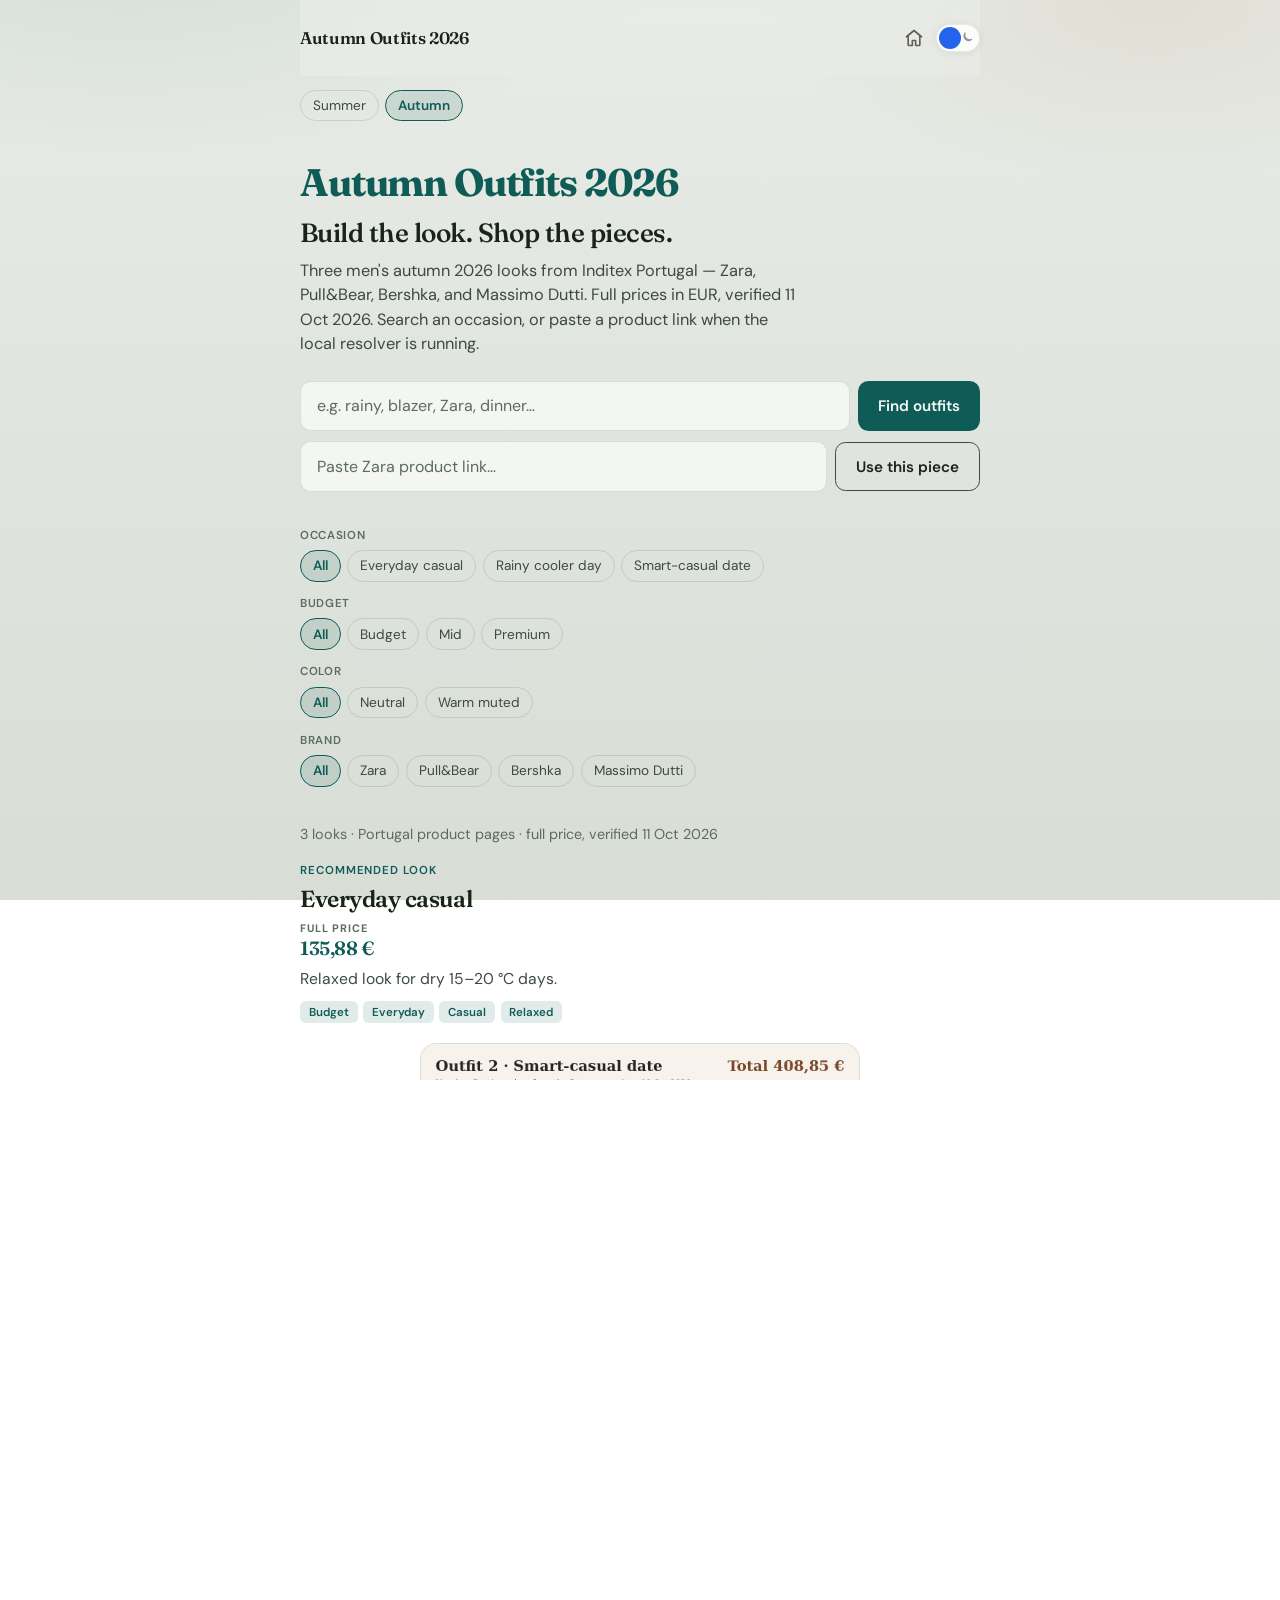
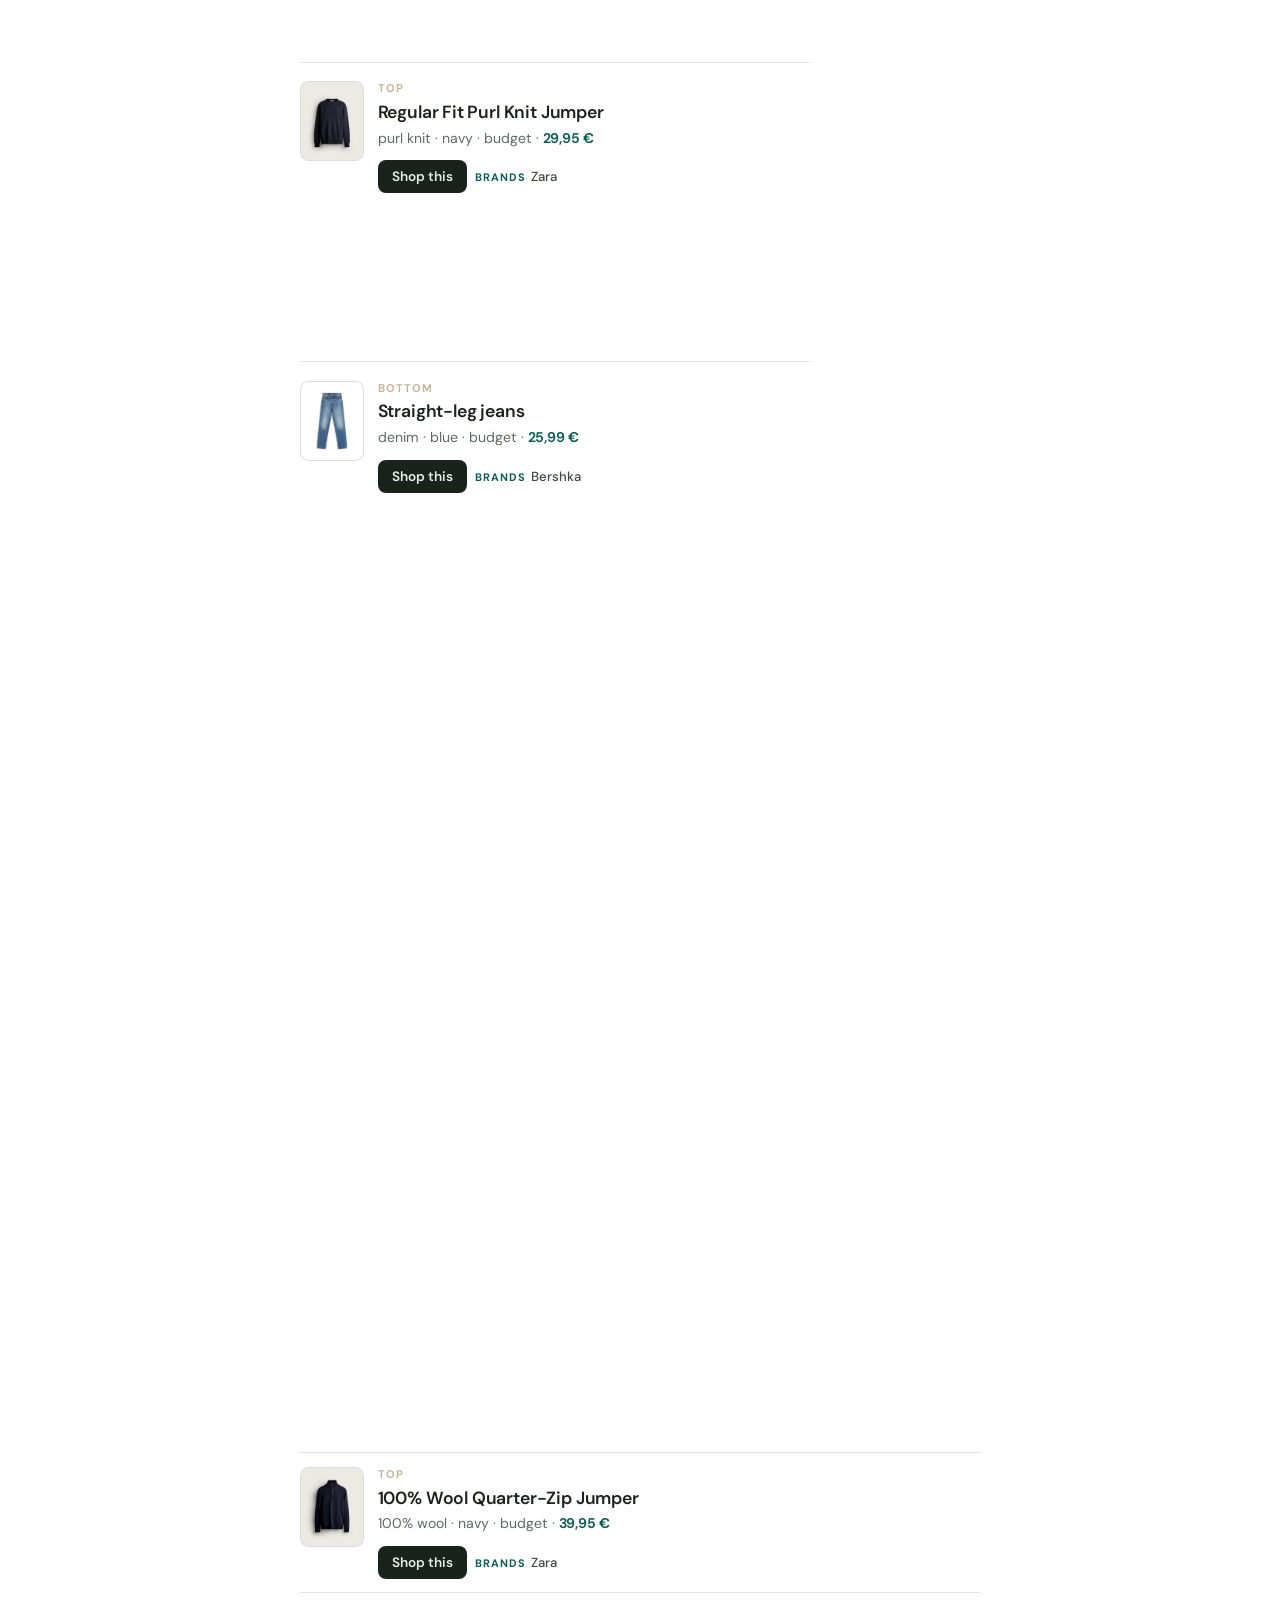
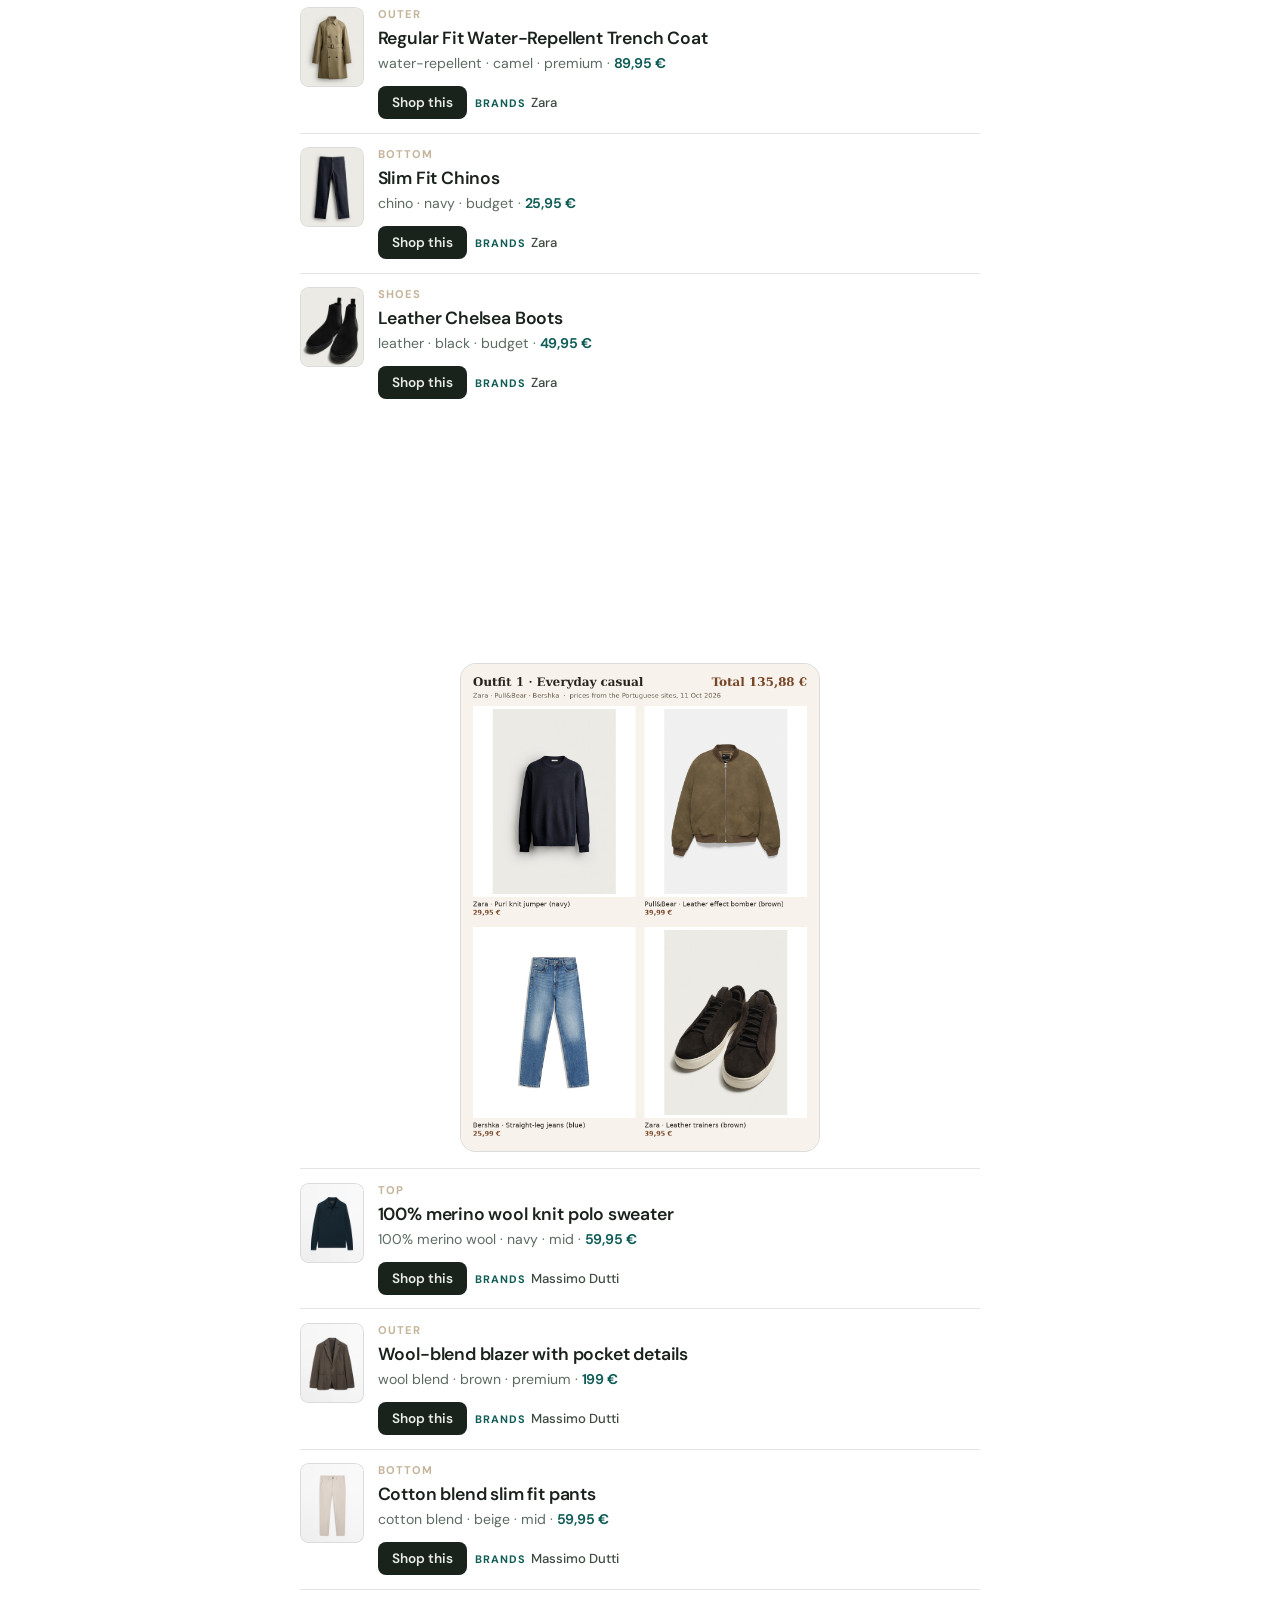
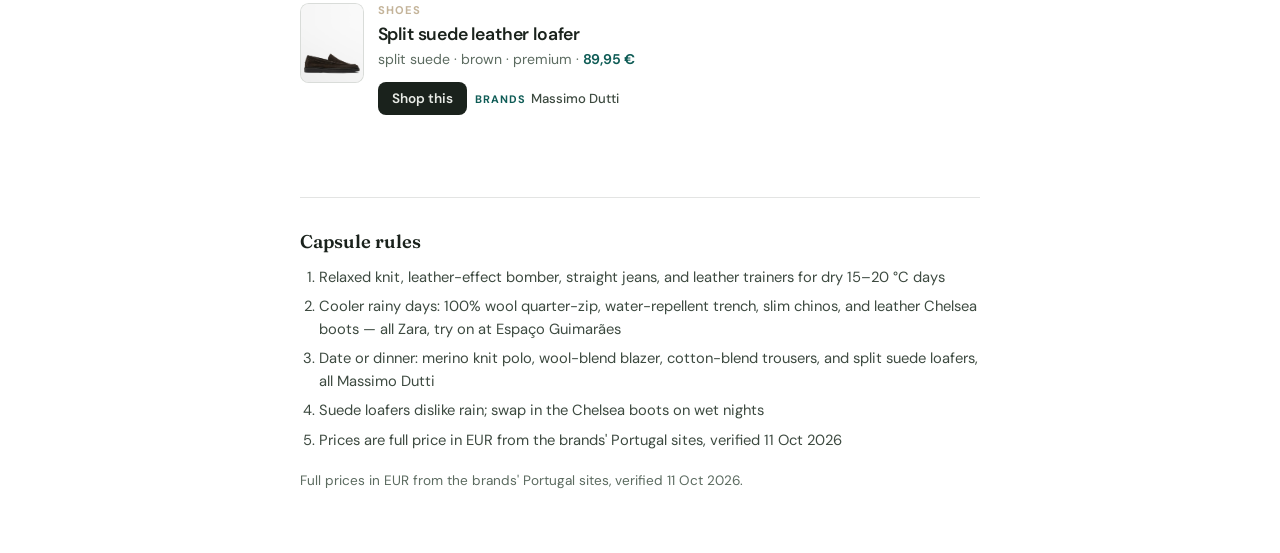
==== autumn.html @ d0223073 "Add Autumn 2026 outfits page with three Portugal looks. Keep the summer catalog and builder intact, " ====
<!DOCTYPE html>
<html lang="en">
<head>
  <meta charset="UTF-8" />
  <meta name="viewport" content="width=device-width, initial-scale=1.0, viewport-fit=cover" />
  <meta name="theme-color" content="#e8ebe6" />
  <meta name="description" content="Three men's autumn 2026 outfits from Inditex Portugal — Zara, Pull&Bear, Bershka, Massimo Dutti — with full EUR prices and shop links." />
  <title>Autumn Outfits 2026</title>
  <link rel="preconnect" href="https://fonts.googleapis.com" />
  <link rel="preconnect" href="https://fonts.gstatic.com" crossorigin />
  <link href="https://fonts.googleapis.com/css2?family=DM+Sans:ital,opsz,wght@0,9..40,400;0,9..40,500;0,9..40,600;0,9..40,700;1,9..40,400&family=Fraunces:opsz,wght@9..144,500;9..144,600;9..144,700&display=swap" rel="stylesheet" />
  <script src="dong-ui/theme.js"></script>
  <link rel="stylesheet" href="dong-ui/theme.css?v=2" />
  <link rel="stylesheet" href="styles.css?v=3" />
  <link rel="icon" href="data:image/svg+xml,<svg xmlns='http://www.w3.org/2000/svg' viewBox='0 0 100 100'><text y='.9em' font-size='90'>🍂</text></svg>" />
</head>
<body>
  <div id="app">
    <header class="topbar">
      <a class="brand" href="#">Autumn Outfits 2026</a>
      <a class="dong-home-link" href="https://dong-xuyong.github.io/" aria-label="Back to all apps" title="All apps"><svg viewBox="0 0 24 24" width="20" height="20" fill="none" stroke="currentColor" stroke-width="2" stroke-linecap="round" stroke-linejoin="round" aria-hidden="true"><path d="M3 10.5 12 3l9 7.5"/><path d="M5 9.5V20a1 1 0 0 0 1 1h4v-6h4v6h4a1 1 0 0 0 1-1V9.5"/></svg></a>
      <button type="button" data-dong-theme-toggle aria-label="Toggle color theme"></button>
    </header>

    <main>
      <nav class="season-nav" aria-label="Season">
        <a class="chip" href="index.html">Summer</a>
        <a class="chip active" href="autumn.html" aria-current="page">Autumn</a>
      </nav>

      <section class="hero" aria-labelledby="hero-title">
        <p class="hero-brand">Autumn Outfits 2026</p>
        <h1 id="hero-title">Build the look. Shop the pieces.</h1>
        <p class="hero-sub hero-sub--wide">Three men's autumn 2026 looks from Inditex Portugal — Zara, Pull&amp;Bear, Bershka, and Massimo Dutti. Full prices in EUR, verified 11 Oct 2026. Search an occasion, or paste a product link when the local resolver is running.</p>
        <form id="search-form" class="search-form" role="search">
          <label class="sr-only" for="search-input">Search outfits</label>
          <input
            id="search-input"
            type="search"
            placeholder="e.g. rainy, blazer, Zara, dinner…"
            autocomplete="off"
          />
          <button type="submit" class="btn-primary">Find outfits</button>
        </form>
        <form id="product-form" class="product-form" aria-label="Personalize from product link">
          <label class="sr-only" for="product-url">Product URL</label>
          <input id="product-url" type="url" placeholder="Paste Zara product link…" autocomplete="off" />
          <button type="submit" class="btn-secondary">Use this piece</button>
          <button type="button" id="product-clear" class="btn-secondary" hidden>Clear</button>
        </form>
        <p id="product-status" class="product-status" role="status" aria-live="polite"></p>
      </section>

      <section class="filters" aria-label="Filters">
        <div class="filter-row">
          <span class="filter-label">Occasion</span>
          <div id="occasion-chips" class="chips" role="listbox" aria-label="Occasion"></div>
        </div>
        <div class="filter-row">
          <span class="filter-label">Budget</span>
          <div id="budget-chips" class="chips" role="listbox" aria-label="Budget"></div>
        </div>
        <div class="filter-row">
          <span class="filter-label">Color</span>
          <div id="color-chips" class="chips" role="listbox" aria-label="Color family"></div>
        </div>
        <div class="filter-row">
          <span class="filter-label">Brand</span>
          <div id="brand-chips" class="chips" role="listbox" aria-label="Brand"></div>
        </div>
      </section>

      <section id="results" class="results" aria-live="polite">
        <p class="loading">Loading catalog…</p>
      </section>

      <section class="patterns" aria-labelledby="patterns-title">
        <h2 id="patterns-title">Capsule rules</h2>
        <ol id="patterns-list"></ol>
        <p class="source-link">Full prices in EUR from the brands' Portugal sites, verified 11 Oct 2026.</p>
      </section>
    </main>
  </div>
  <script src="app.js?v=3" data-catalog="data/autumn-catalog.json"></script>
</body>
</html>
---- dong-ui/theme.css ----
/**
 * dong-ui — CloudCLI-inspired design tokens (original reimplementation).
 * Light: warm cream. Dark: near-black. Toggle via html.dark + theme.js.
 */

:root {
  --background: 44 22% 96%;
  --foreground: 36 25% 4%;
  --card: 0 0% 100%;
  --card-foreground: 36 25% 4%;
  --popover: 0 0% 100%;
  --popover-foreground: 36 25% 4%;
  --primary: 221.2 83.2% 53.3%;
  --primary-foreground: 210 40% 98%;
  --secondary: 44 15% 91%;
  --secondary-foreground: 36 15% 18%;
  --muted: 44 15% 91%;
  --muted-foreground: 40 8% 36%;
  --accent: 44 15% 91%;
  --accent-foreground: 36 15% 18%;
  --destructive: 0 84.2% 60.2%;
  --destructive-foreground: 210 40% 98%;
  --border: 44 14% 87%;
  --input: 44 14% 87%;
  --ring: 221.2 83.2% 53.3%;
  --radius: 0.5rem;

  --bg-hex: #f6f4ef;
  --fg-hex: #0d0b08;
  --card-hex: #ffffff;
  --primary-hex: #2563eb;
  --muted-hex: #ebeae5;
  --muted-fg-hex: #5c574f;
  --border-hex: #e2e0d9;
  --theme-color: #f6f4ef;

  --nav-glass-bg: 44 22% 96% / 0.7;
  --nav-glass-blur: 20px;
  --nav-glass-saturate: 1.8;

  --font-sans: "Encode Sans", -apple-system, BlinkMacSystemFont, "Segoe UI",
    Roboto, "Helvetica Neue", Arial, sans-serif;
  --app-accent: hsl(var(--primary));

  /* Compatibility aliases for existing app CSS (do not clobber HSL tokens) */
  --bg: hsl(var(--background));
  --bg-deep: hsl(var(--secondary));
  --bg-mid: hsl(var(--secondary));
  --bg-raised: hsl(var(--card));
  --bg-card: hsl(var(--card));
  --bg-elevated: hsl(var(--secondary));
  --ink: hsl(var(--foreground));
  --text: hsl(var(--foreground));
  --text-dim: hsl(var(--muted-foreground));
  --text-mute: hsl(var(--muted-foreground));
  --muted-text: hsl(var(--muted-foreground));
  --line: hsl(var(--border));
  --surface: hsl(var(--card) / 0.85);
  --font-body: var(--font-sans);
  --font-ui: var(--font-sans);
  --font-display: var(--font-sans);

  color-scheme: light;
}

html.dark {
  --background: 0 0% 8%;
  --foreground: 40 8% 93%;
  --card: 0 0% 12%;
  --card-foreground: 40 8% 93%;
  --popover: 0 0% 12%;
  --popover-foreground: 40 8% 93%;
  --primary: 217.2 91.2% 59.8%;
  --primary-foreground: 0 0% 8%;
  --secondary: 0 0% 17%;
  --secondary-foreground: 40 8% 93%;
  --muted: 0 0% 17%;
  --muted-foreground: 0 0% 72%;
  --accent: 0 0% 17%;
  --accent-foreground: 40 8% 93%;
  --destructive: 0 62.8% 30.6%;
  --destructive-foreground: 40 8% 93%;
  --border: 0 0% 17%;
  --input: 0 0% 23%;
  --ring: 217.2 91.2% 59.8%;

  --bg-hex: #141414;
  --fg-hex: #efeeec;
  --card-hex: #1f1f1f;
  --primary-hex: #3b82f6;
  --muted-hex: #2b2b2b;
  --muted-fg-hex: #b8b8b8;
  --border-hex: #2b2b2b;
  --theme-color: #141414;

  --nav-glass-bg: 0 0% 12% / 0.55;
  --nav-glass-blur: 24px;
  --nav-glass-saturate: 1.6;

  --bg: hsl(var(--background));
  --bg-deep: hsl(0 0% 6%);
  --bg-mid: hsl(var(--secondary));
  --bg-raised: hsl(var(--card));
  --bg-card: hsl(var(--card));
  --bg-elevated: hsl(var(--secondary));
  --ink: hsl(var(--foreground));
  --text: hsl(var(--foreground));
  --text-dim: hsl(var(--muted-foreground));
  --text-mute: hsl(var(--muted-foreground));
  --muted-text: hsl(var(--muted-foreground));
  --line: hsl(var(--border));
  --surface: hsl(var(--card) / 0.9);

  color-scheme: dark;
}

*,
*::before,
*::after {
  box-sizing: border-box;
}

html {
  -webkit-text-size-adjust: 100%;
}

body {
  margin: 0;
  min-height: 100vh;
  font-family: var(--font-sans);
  color: hsl(var(--foreground));
  background: hsl(var(--background));
  -webkit-font-smoothing: antialiased;
  -moz-osx-font-smoothing: grayscale;
}

body,
div,
section,
article,
aside,
header,
footer,
nav,
main,
h1,
h2,
h3,
h4,
h5,
h6,
p,
span,
ul,
ol,
li,
table,
tr,
td,
th,
form,
label {
  transition: background-color 200ms ease-in-out, border-color 200ms ease-in-out,
    color 200ms ease-in-out;
}

@media (prefers-reduced-motion: reduce) {
  *,
  *::before,
  *::after {
    animation-duration: 0.01ms !important;
    animation-iteration-count: 1 !important;
    transition-duration: 0.01ms !important;
  }
}

.nav-glass {
  background: hsl(var(--nav-glass-bg));
  backdrop-filter: blur(var(--nav-glass-blur)) saturate(var(--nav-glass-saturate));
  -webkit-backdrop-filter: blur(var(--nav-glass-blur))
    saturate(var(--nav-glass-saturate));
}

.ui-card {
  background: hsl(var(--card));
  color: hsl(var(--card-foreground));
  border: 1px solid hsl(var(--border) / 0.7);
  border-radius: calc(var(--radius) + 4px);
  box-shadow: 0 1px 2px hsl(0 0% 0% / 0.04);
}

.ui-btn {
  display: inline-flex;
  align-items: center;
  justify-content: center;
  gap: 0.4rem;
  height: 2.5rem;
  padding: 0 1rem;
  border-radius: var(--radius);
  border: 1px solid transparent;
  font-family: var(--font-sans);
  font-size: 0.875rem;
  font-weight: 500;
  cursor: pointer;
  background: hsl(var(--primary));
  color: hsl(var(--primary-foreground));
  transition: background-color 150ms ease, border-color 150ms ease,
    transform 100ms ease;
}

.ui-btn:hover {
  filter: brightness(1.05);
}

.ui-btn:focus-visible {
  outline: none;
  box-shadow: 0 0 0 3px hsl(var(--ring) / 0.35);
}

.ui-btn-ghost {
  background: hsl(var(--secondary));
  color: hsl(var(--secondary-foreground));
  border-color: hsl(var(--border) / 0.6);
}

.dong-theme-toggle {
  position: fixed;
  top: max(0.75rem, env(safe-area-inset-top));
  right: max(0.75rem, env(safe-area-inset-right));
  z-index: 1000;
  display: inline-flex;
  align-items: center;
  justify-content: center;
  width: 2.75rem;
  height: 1.75rem;
  padding: 0;
  border: 1px solid hsl(var(--border) / 0.7);
  border-radius: 999px;
  background: hsl(var(--card) / 0.85);
  backdrop-filter: blur(12px) saturate(1.4);
  -webkit-backdrop-filter: blur(12px) saturate(1.4);
  color: hsl(var(--foreground));
  cursor: pointer;
  box-shadow: 0 1px 8px hsl(0 0% 0% / 0.08);
}

.dong-theme-toggle:focus-visible {
  outline: none;
  box-shadow: 0 0 0 3px hsl(var(--ring) / 0.35);
}

.dong-theme-toggle__track {
  position: relative;
  width: 100%;
  height: 100%;
  display: flex;
  align-items: center;
  justify-content: space-between;
  padding: 0 0.35rem;
}

.dong-theme-toggle__icon {
  width: 0.85rem;
  height: 0.85rem;
  opacity: 0.45;
}

.dong-theme-toggle__icon.is-active {
  opacity: 1;
  color: hsl(var(--primary));
}

.dong-theme-toggle__knob {
  position: absolute;
  top: 2px;
  left: 2px;
  width: calc(1.75rem - 6px);
  height: calc(1.75rem - 6px);
  border-radius: 999px;
  background: hsl(var(--primary));
  transition: transform 180ms cubic-bezier(0.4, 0, 0.2, 1);
  pointer-events: none;
}

html.dark .dong-theme-toggle__knob {
  transform: translateX(1rem);
}

.dong-topbar {
  position: sticky;
  top: 0;
  z-index: 50;
  display: flex;
  align-items: center;
  justify-content: space-between;
  gap: 0.75rem;
  min-height: 3rem;
  padding: 0.5rem 1rem;
  padding-top: max(0.5rem, env(safe-area-inset-top));
  border-bottom: 1px solid hsl(var(--border) / 0.5);
}

.dong-topbar .dong-theme-toggle {
  position: static;
}

.dong-home-link {
  display: inline-flex;
  align-items: center;
  justify-content: center;
  flex-shrink: 0;
  width: 44px;
  height: 44px;
  margin-left: auto;
  border-radius: 999px;
  color: hsl(var(--muted-foreground));
  text-decoration: none;
  transition: color 0.15s, background-color 0.15s;
}

.dong-home-link:hover,
.dong-home-link:focus-visible {
  color: hsl(var(--foreground));
  background: hsl(var(--muted-foreground) / 0.12);
}

/* App headers often push the toggle right with an auto margin; the link takes that role. */
.dong-home-link + .dong-theme-toggle {
  margin-left: 0 !important;
}
---- styles.css ----
/* Summer Outfits 2026 — linen/stone + deep teal */

:root {
  --so-bg: #e8ebe6;
  --so-bg-deep: #d8ddd6;
  --so-ink: #1a221c;
  --so-ink-soft: #3d4a40;
  --so-mute: #5c6b60;
  --so-surface: #f4f6f3;
  --so-line: rgba(26, 34, 28, 0.12);
  --so-teal: #0f5c56;
  --so-teal-soft: rgba(15, 92, 86, 0.12);
  --so-sand: #c4b49a;
  --so-font: "DM Sans", var(--font-sans);
  --so-display: "Fraunces", Georgia, serif;

  --bg: var(--so-bg);
  --text: var(--so-ink);
  --text-dim: var(--so-ink-soft);
  --text-mute: var(--so-mute);
  --app-accent: var(--so-teal);
}

html.dark {
  --so-bg: #121816;
  --so-bg-deep: #1a221e;
  --so-ink: #eef2ee;
  --so-ink-soft: #c5cfc7;
  --so-mute: #8a978e;
  --so-surface: #1c2621;
  --so-line: rgba(238, 242, 238, 0.12);
  --so-teal: #3dbaad;
  --so-teal-soft: rgba(61, 186, 173, 0.16);
  --so-sand: #8a7a62;
}

*,
*::before,
*::after {
  box-sizing: border-box;
}

html {
  scroll-behavior: smooth;
}

body {
  margin: 0;
  min-height: 100vh;
  font-family: var(--so-font);
  color: var(--so-ink);
  background:
    radial-gradient(ellipse 80% 50% at 10% -10%, rgba(15, 92, 86, 0.1), transparent 55%),
    radial-gradient(ellipse 60% 40% at 90% 0%, rgba(196, 180, 154, 0.22), transparent 50%),
    linear-gradient(180deg, var(--so-bg) 0%, var(--so-bg-deep) 100%);
  background-attachment: fixed;
}

.sr-only {
  position: absolute;
  width: 1px;
  height: 1px;
  padding: 0;
  margin: -1px;
  overflow: hidden;
  clip: rect(0, 0, 0, 0);
  border: 0;
}

#app {
  max-width: 720px;
  margin: 0 auto;
  padding: 0 1.25rem 4rem;
}

/* —— Topbar —— */
.topbar {
  display: flex;
  align-items: center;
  justify-content: space-between;
  padding: 1rem 0;
  position: sticky;
  top: 0;
  z-index: 10;
  background: color-mix(in srgb, var(--so-bg) 82%, transparent);
  backdrop-filter: blur(12px);
  -webkit-backdrop-filter: blur(12px);
}

.topbar .dong-theme-toggle {
  position: static;
  flex-shrink: 0;
}

.brand {
  font-family: var(--so-display);
  font-weight: 600;
  font-size: 1.05rem;
  color: var(--so-ink);
  text-decoration: none;
  letter-spacing: -0.02em;
}

.brand:hover {
  color: var(--so-teal);
}

/* —— Hero —— */
.hero {
  padding: 2.5rem 0 1.75rem;
  animation: fadeUp 0.55s ease both;
}

.hero-brand {
  margin: 0 0 0.75rem;
  font-family: var(--so-display);
  font-size: clamp(1.85rem, 5vw, 2.4rem);
  font-weight: 700;
  letter-spacing: -0.03em;
  color: var(--so-teal);
  line-height: 1.1;
}

.hero h1 {
  margin: 0 0 0.65rem;
  font-family: var(--so-display);
  font-size: clamp(1.35rem, 3.5vw, 1.65rem);
  font-weight: 550;
  letter-spacing: -0.02em;
  line-height: 1.25;
  color: var(--so-ink);
}

.hero-sub {
  margin: 0 0 1.5rem;
  max-width: 36ch;
  font-size: 1.02rem;
  line-height: 1.5;
  color: var(--so-ink-soft);
}

.hero-sub--wide {
  max-width: 46ch;
}

.season-nav {
  display: flex;
  flex-wrap: wrap;
  gap: 0.4rem;
  padding-top: 0.85rem;
}

a.chip {
  text-decoration: none;
  display: inline-flex;
  align-items: center;
}

.search-form {
  display: flex;
  gap: 0.5rem;
  flex-wrap: wrap;
}

.search-form input {
  flex: 1 1 200px;
  min-width: 0;
  padding: 0.85rem 1rem;
  border: 1px solid var(--so-line);
  border-radius: 0.65rem;
  background: var(--so-surface);
  color: var(--so-ink);
  font: inherit;
  font-size: 1rem;
  outline: none;
  transition: border-color 0.15s, box-shadow 0.15s;
}

.search-form input:focus {
  border-color: var(--so-teal);
  box-shadow: 0 0 0 3px var(--so-teal-soft);
}

.search-form input::placeholder {
  color: var(--so-mute);
}

.btn-primary {
  padding: 0.85rem 1.25rem;
  border: none;
  border-radius: 0.65rem;
  background: var(--so-teal);
  color: #f4faf9;
  font: inherit;
  font-weight: 600;
  font-size: 0.95rem;
  cursor: pointer;
  transition: transform 0.15s, opacity 0.15s;
}

html.dark .btn-primary {
  color: #0a1614;
}

.btn-primary:hover {
  opacity: 0.92;
}

.btn-primary:active {
  transform: scale(0.98);
}

.btn-secondary {
  padding: 0.85rem 1.25rem;
  border: 1px solid var(--so-ink-soft);
  border-radius: 0.65rem;
  background: transparent;
  color: var(--so-ink);
  font: inherit;
  font-weight: 600;
  font-size: 0.95rem;
  cursor: pointer;
  transition: background 0.15s, border-color 0.15s, color 0.15s, transform 0.15s;
}

.btn-secondary:hover {
  border-color: var(--so-ink);
  background: color-mix(in srgb, var(--so-ink) 6%, transparent);
}

.btn-secondary:active {
  transform: scale(0.98);
}

/* Product URL form — under search */
.product-form {
  display: flex;
  gap: 0.5rem;
  flex-wrap: wrap;
  margin-top: 0.65rem;
  align-items: center;
}

.product-form input[type="url"] {
  flex: 1 1 200px;
  min-width: 0;
  padding: 0.85rem 1rem;
  border: 1px solid var(--so-line);
  border-radius: 0.65rem;
  background: var(--so-surface);
  color: var(--so-ink);
  font: inherit;
  font-size: 1rem;
  outline: none;
  transition: border-color 0.15s, box-shadow 0.15s;
}

.product-form input[type="url"]:focus {
  border-color: var(--so-teal);
  box-shadow: 0 0 0 3px var(--so-teal-soft);
}

.product-form input[type="url"]::placeholder {
  color: var(--so-mute);
}

.product-status {
  flex: 1 1 100%;
  margin: 0;
  font-size: 0.82rem;
  line-height: 1.4;
  color: var(--so-mute);
}

.product-status.is-error {
  color: #8a4a3a;
}

html.dark .product-status.is-error {
  color: #d4a090;
}

.locked-banner {
  display: flex;
  flex-wrap: wrap;
  align-items: center;
  gap: 0.5rem 0.85rem;
  margin-top: 0.75rem;
  padding: 0.55rem 0.75rem;
  border: 1px solid var(--so-line);
  border-left: 3px solid var(--so-teal);
  border-radius: 0.5rem;
  background: var(--so-teal-soft);
  font-size: 0.85rem;
  color: var(--so-ink-soft);
  line-height: 1.35;
}

.locked-banner .btn-secondary {
  margin-left: auto;
  padding: 0.35rem 0.7rem;
  font-size: 0.78rem;
  border-color: var(--so-line);
}

/* —— Filters —— */
.filters {
  padding: 0.5rem 0 1.5rem;
  animation: fadeUp 0.55s ease 0.08s both;
}

.filter-row {
  display: flex;
  flex-direction: column;
  gap: 0.45rem;
  margin-bottom: 0.9rem;
}

.filter-label {
  font-size: 0.72rem;
  font-weight: 600;
  letter-spacing: 0.06em;
  text-transform: uppercase;
  color: var(--so-mute);
}

.chips {
  display: flex;
  flex-wrap: wrap;
  gap: 0.4rem;
}

.chip {
  padding: 0.4rem 0.75rem;
  border: 1px solid var(--so-line);
  border-radius: 999px;
  background: transparent;
  color: var(--so-ink-soft);
  font: inherit;
  font-size: 0.85rem;
  cursor: pointer;
  transition: background 0.15s, border-color 0.15s, color 0.15s;
}

.chip:hover {
  border-color: var(--so-teal);
  color: var(--so-ink);
}

.chip.active {
  background: var(--so-teal-soft);
  border-color: var(--so-teal);
  color: var(--so-teal);
  font-weight: 600;
}

/* —— Results —— */
.results {
  animation: fadeUp 0.55s ease 0.14s both;
}

.loading,
.empty {
  padding: 2rem 0;
  color: var(--so-mute);
  text-align: center;
}

.results-meta {
  margin: 0 0 1.25rem;
  font-size: 0.9rem;
  color: var(--so-mute);
}

.combo {
  margin-bottom: 2.5rem;
}

.combo.featured {
  padding-bottom: 1.5rem;
  border-bottom: 1px solid var(--so-line);
  margin-bottom: 2rem;
}

.combo-header {
  margin-bottom: 1.25rem;
}

.combo-kicker {
  margin: 0 0 0.35rem;
  font-size: 0.72rem;
  font-weight: 600;
  letter-spacing: 0.08em;
  text-transform: uppercase;
  color: var(--so-teal);
}

.combo-title {
  margin: 0 0 0.5rem;
  font-family: var(--so-display);
  font-size: 1.45rem;
  font-weight: 600;
  letter-spacing: -0.02em;
}

.combo-total {
  margin: 0.15rem 0 0.45rem;
  font-family: var(--so-display);
  font-weight: 600;
  font-size: 1.2rem;
  color: var(--so-teal);
  letter-spacing: -0.02em;
}

.combo-total-label {
  display: block;
  margin-bottom: 0.1rem;
  font-family: var(--so-font);
  font-size: 0.68rem;
  font-weight: 700;
  letter-spacing: 0.08em;
  text-transform: uppercase;
  color: var(--so-mute);
}

.combo-why {
  margin: 0;
  font-size: 0.98rem;
  line-height: 1.5;
  color: var(--so-ink-soft);
}

.combo-badges {
  display: flex;
  flex-wrap: wrap;
  gap: 0.35rem;
  margin-top: 0.65rem;
}

.badge {
  padding: 0.2rem 0.55rem;
  border-radius: 0.35rem;
  background: var(--so-teal-soft);
  color: var(--so-teal);
  font-size: 0.72rem;
  font-weight: 600;
  text-transform: capitalize;
}

/* Look stage — stacked Top / Bottom / Shoes / Accessory */
.look-stage {
  position: relative;
  width: min(100%, 280px);
  margin: 0 auto 1.35rem;
  aspect-ratio: 3 / 4;
  background:
    radial-gradient(ellipse 70% 50% at 50% 20%, rgba(15, 92, 86, 0.06), transparent 60%),
    var(--so-surface);
  border: 1px solid var(--so-line);
  border-radius: 1rem;
  overflow: hidden;
}

.combo.alt .look-stage {
  width: min(100%, 200px);
  margin-bottom: 1rem;
}

.look-stage.look-stage--photo {
  width: min(100%, 440px);
  aspect-ratio: 1200 / 1630;
  background: #f7f7f5;
}

.look-stage--photo .look-photo {
  width: 100%;
  height: 100%;
  object-fit: cover;
  display: block;
}

.combo.alt .look-stage.look-stage--photo {
  width: min(100%, 360px);
}

.look-layer--outer {
  top: 1%;
  height: 30%;
  width: 68%;
  z-index: 2;
  animation-delay: 0.02s;
}

.look-stage:has(.look-layer--outer) .look-layer--top {
  top: 24%;
  height: 28%;
}

.look-stage:has(.look-layer--outer) .look-layer--bottom {
  top: 46%;
  height: 32%;
}

.look-stage:has(.look-layer--outer) .look-layer--shoes {
  top: 76%;
  height: 22%;
}

.look-layer {
  position: absolute;
  left: 50%;
  transform: translateX(-50%);
  width: 74%;
  display: flex;
  align-items: center;
  justify-content: center;
  animation: formLayer 0.55s ease both;
}

.look-layer--top {
  top: 4%;
  height: 42%;
  z-index: 2;
  animation-delay: 0.05s;
}

.look-layer--bottom {
  top: 38%;
  height: 40%;
  z-index: 1;
  animation-delay: 0.14s;
}

.look-layer--shoes {
  top: 72%;
  height: 24%;
  z-index: 3;
  width: 58%;
  animation-delay: 0.24s;
}

/* Smaller upper-right accent — clears shoes at bottom */
.look-layer--accessory {
  top: 8%;
  left: auto;
  right: 5%;
  transform: none;
  width: 30%;
  height: 26%;
  z-index: 4;
  animation: formLayerEdge 0.55s ease both;
  animation-delay: 0.18s;
}

.look-layer img {
  max-width: 100%;
  max-height: 100%;
  width: auto;
  height: auto;
  object-fit: contain;
  display: block;
  filter: drop-shadow(0 6px 14px rgba(26, 34, 28, 0.12));
}

.look-fallback {
  display: none;
  font-size: 0.7rem;
  font-weight: 700;
  letter-spacing: 0.08em;
  text-transform: uppercase;
  color: var(--so-mute);
}

.look-layer.is-missing {
  border-radius: 0.75rem;
  background: var(--so-teal-soft);
}

.look-layer.is-missing.look-family--warm {
  background: rgba(196, 180, 154, 0.35);
}

.look-layer.is-missing .look-fallback {
  display: block;
}

.look-layer.is-missing img {
  display: none;
}

@keyframes formLayer {
  from {
    opacity: 0;
    transform: translateX(-50%) translateY(10px) scale(0.96);
  }
  to {
    opacity: 1;
    transform: translateX(-50%) translateY(0) scale(1);
  }
}

@keyframes formLayerEdge {
  from {
    opacity: 0;
    transform: translateY(10px) scale(0.96);
  }
  to {
    opacity: 1;
    transform: translateY(0) scale(1);
  }
}

/* Slot sections — Top / Bottom / Shoes / Accessory */
.slot-stack {
  display: flex;
  flex-direction: column;
  gap: 0;
}

.slot-section {
  padding: 1.15rem 0;
  border-top: 1px solid var(--so-line);
  animation: slideIn 0.4s ease both;
}

.slot-section:nth-child(1) { animation-delay: 0.05s; }
.slot-section:nth-child(2) { animation-delay: 0.12s; }
.slot-section:nth-child(3) { animation-delay: 0.19s; }
.slot-section:nth-child(4) { animation-delay: 0.26s; }

.slot-section.is-locked {
  margin: 0 -0.35rem;
  padding-left: 0.35rem;
  padding-right: 0.35rem;
  border-radius: 0.5rem;
  border-top-color: transparent;
  background: color-mix(in srgb, var(--so-teal-soft) 55%, transparent);
  box-shadow: inset 0 0 0 1px color-mix(in srgb, var(--so-teal) 28%, var(--so-line));
}

.slot-price {
  font-weight: 650;
  color: var(--so-teal);
  letter-spacing: -0.01em;
}

.slot-row {
  display: flex;
  gap: 0.85rem;
  align-items: flex-start;
}

.slot-thumb {
  flex: 0 0 64px;
  width: 64px;
  height: 80px;
  object-fit: cover;
  border-radius: 0.55rem;
  border: 1px solid var(--so-line);
  background: var(--so-surface);
}

.slot-thumb--empty,
.slot-thumb.is-missing {
  background: var(--so-teal-soft);
}

.slot-body {
  flex: 1;
  min-width: 0;
}

.slot-label {
  margin: 0 0 0.35rem;
  font-size: 0.7rem;
  font-weight: 700;
  letter-spacing: 0.1em;
  text-transform: uppercase;
  color: var(--so-sand);
}

.slot-name {
  margin: 0 0 0.35rem;
  font-size: 1.1rem;
  font-weight: 600;
  letter-spacing: -0.01em;
}

.slot-meta {
  margin: 0 0 0.75rem;
  font-size: 0.88rem;
  color: var(--so-mute);
  line-height: 1.4;
}

.slot-actions {
  display: flex;
  flex-wrap: wrap;
  gap: 0.5rem;
  align-items: center;
}

.btn-shop {
  display: inline-flex;
  align-items: center;
  gap: 0.35rem;
  padding: 0.5rem 0.9rem;
  border-radius: 0.5rem;
  background: var(--so-ink);
  color: var(--so-bg);
  font: inherit;
  font-size: 0.85rem;
  font-weight: 600;
  text-decoration: none;
  transition: opacity 0.15s, transform 0.15s;
}

.btn-shop:hover {
  opacity: 0.88;
}

.btn-shop:active {
  transform: scale(0.98);
}

.brand-hint {
  display: inline-flex;
  align-items: baseline;
  gap: 0.35rem;
  flex-wrap: wrap;
  font-size: 0.82rem;
  font-weight: 500;
  color: var(--so-ink-soft);
}

.brand-hint-label {
  font-size: 0.68rem;
  font-weight: 700;
  letter-spacing: 0.08em;
  text-transform: uppercase;
  color: var(--so-teal);
}

.more-heading {
  margin: 0 0 1rem;
  font-family: var(--so-display);
  font-size: 1.15rem;
  font-weight: 600;
}

.combo.alt {
  padding: 1rem 0 1.25rem;
  border-top: 1px dashed var(--so-line);
}

.combo.alt .combo-title {
  font-size: 1.15rem;
}

.combo.alt .slot-section {
  padding: 0.85rem 0;
}

/* —— Patterns footer —— */
.patterns {
  margin-top: 3rem;
  padding-top: 2rem;
  border-top: 1px solid var(--so-line);
  animation: fadeUp 0.55s ease 0.2s both;
}

.patterns h2 {
  margin: 0 0 0.85rem;
  font-family: var(--so-display);
  font-size: 1.15rem;
  font-weight: 600;
}

.patterns ol {
  margin: 0;
  padding-left: 1.2rem;
  color: var(--so-ink-soft);
  font-size: 0.92rem;
  line-height: 1.55;
}

.patterns li + li {
  margin-top: 0.4rem;
}

.source-link {
  margin: 1.25rem 0 0;
  font-size: 0.85rem;
  color: var(--so-mute);
}

.source-link a {
  color: var(--so-teal);
  text-decoration: underline;
  text-underline-offset: 2px;
}

@keyframes fadeUp {
  from {
    opacity: 0;
    transform: translateY(12px);
  }
  to {
    opacity: 1;
    transform: translateY(0);
  }
}

@keyframes slideIn {
  from {
    opacity: 0;
    transform: translateX(-8px);
  }
  to {
    opacity: 1;
    transform: translateX(0);
  }
}

@media (max-width: 480px) {
  .search-form .btn-primary,
  .product-form .btn-primary,
  .product-form .btn-secondary {
    width: 100%;
  }

  .locked-banner .btn-secondary {
    width: auto;
    margin-left: 0;
  }

  .look-layer--accessory {
    width: 28%;
    height: 24%;
    right: 4%;
  }
}
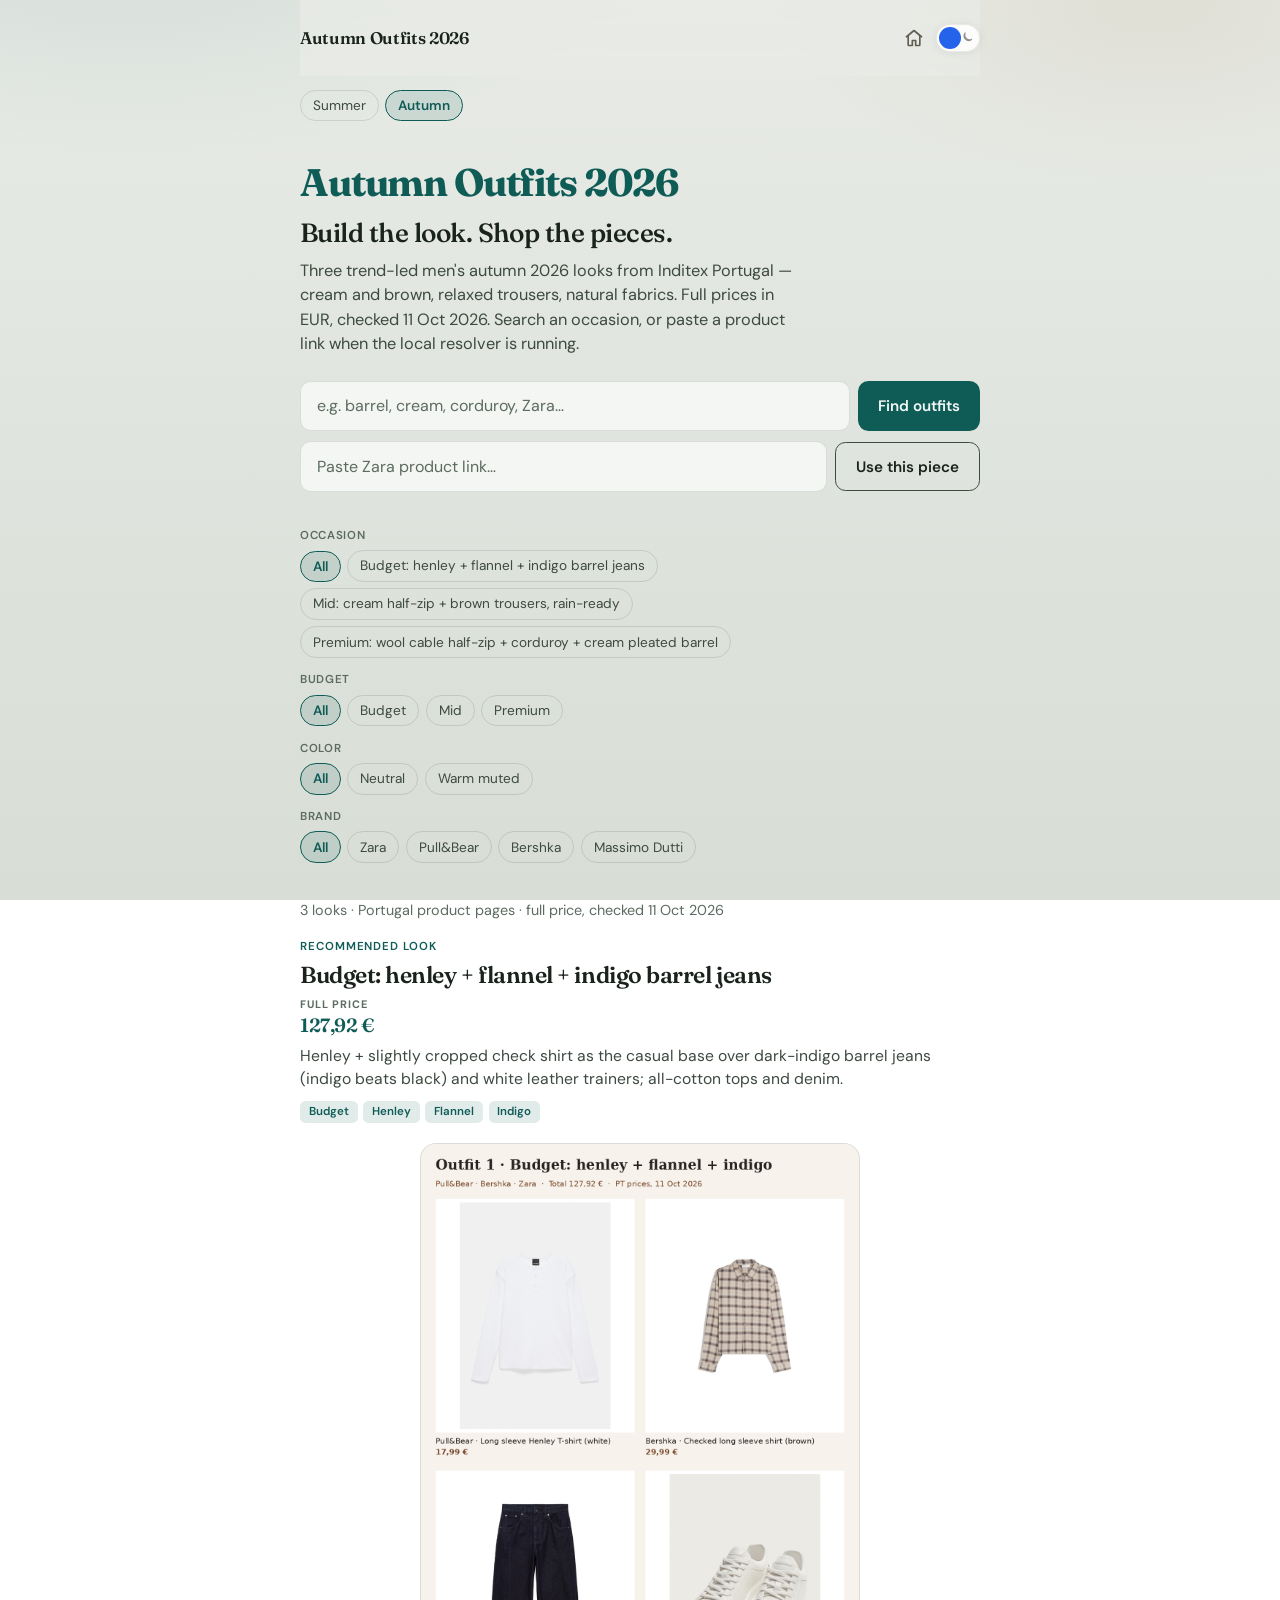
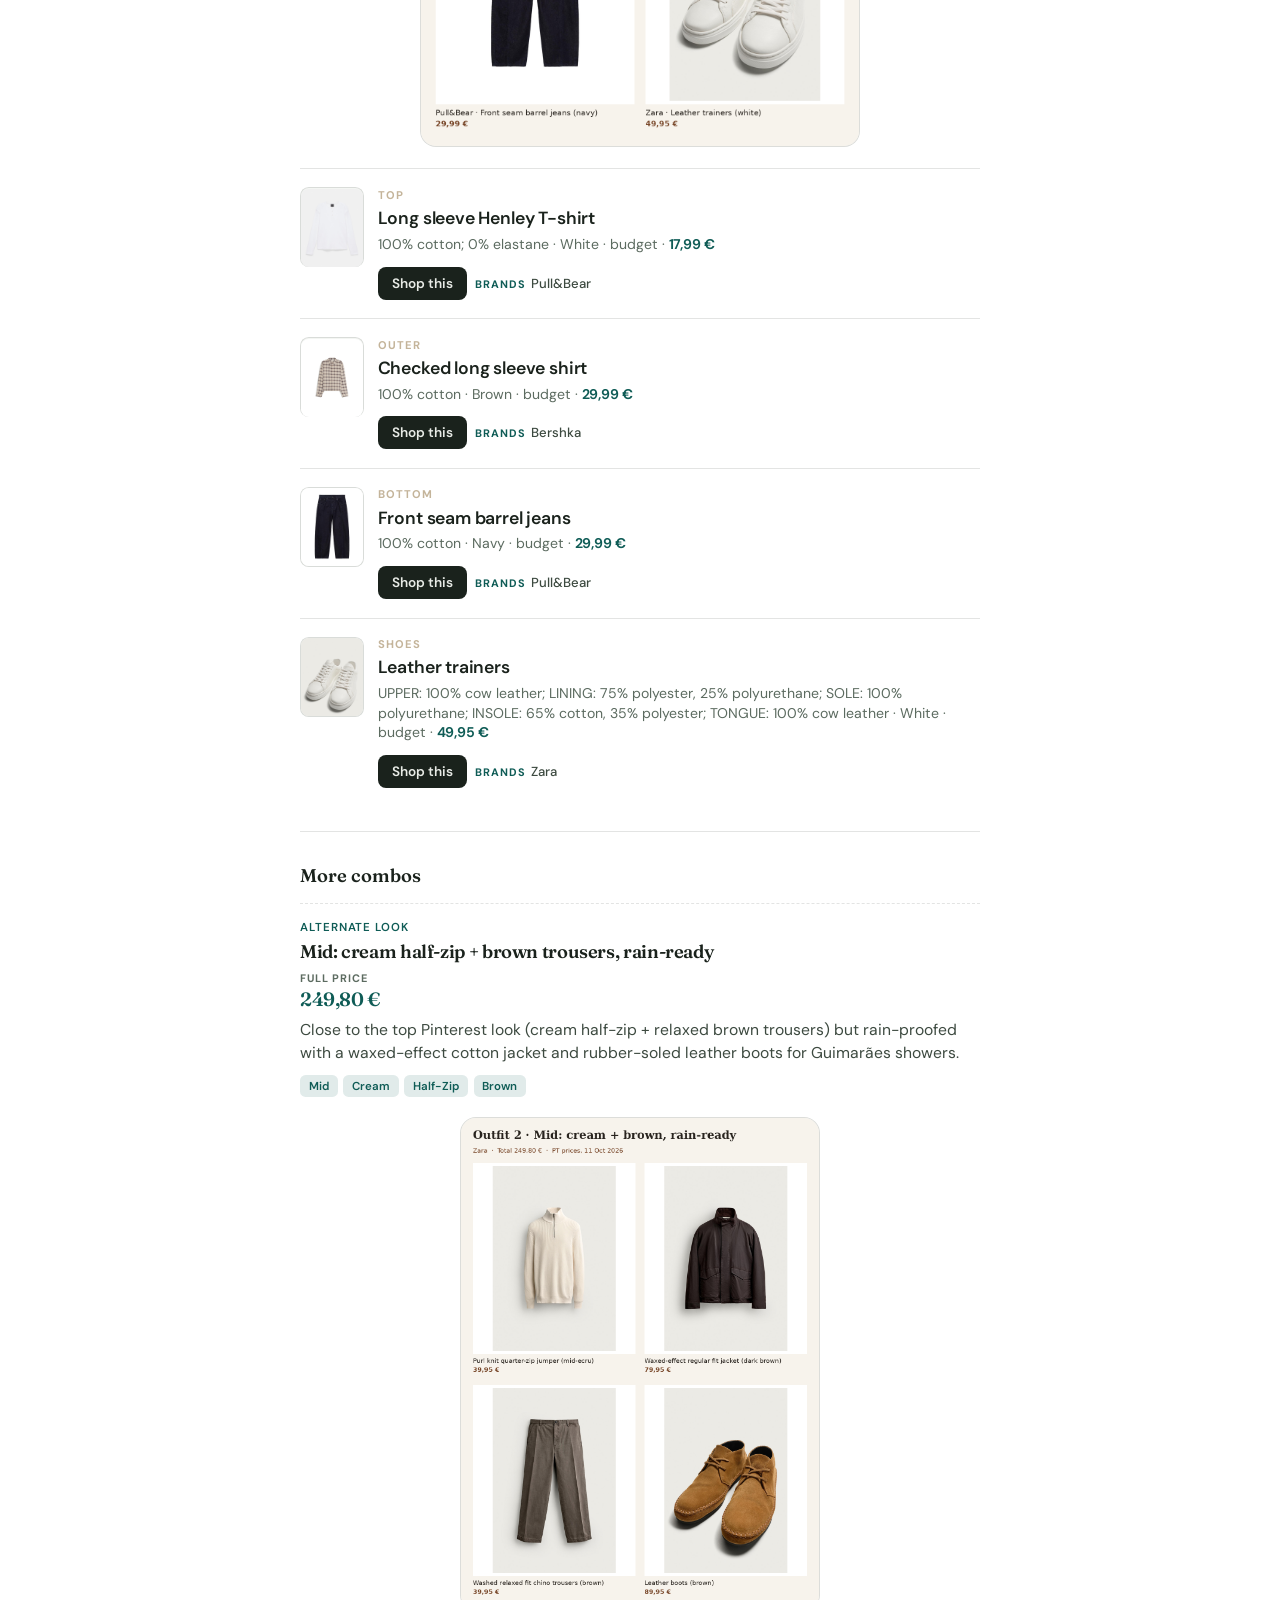
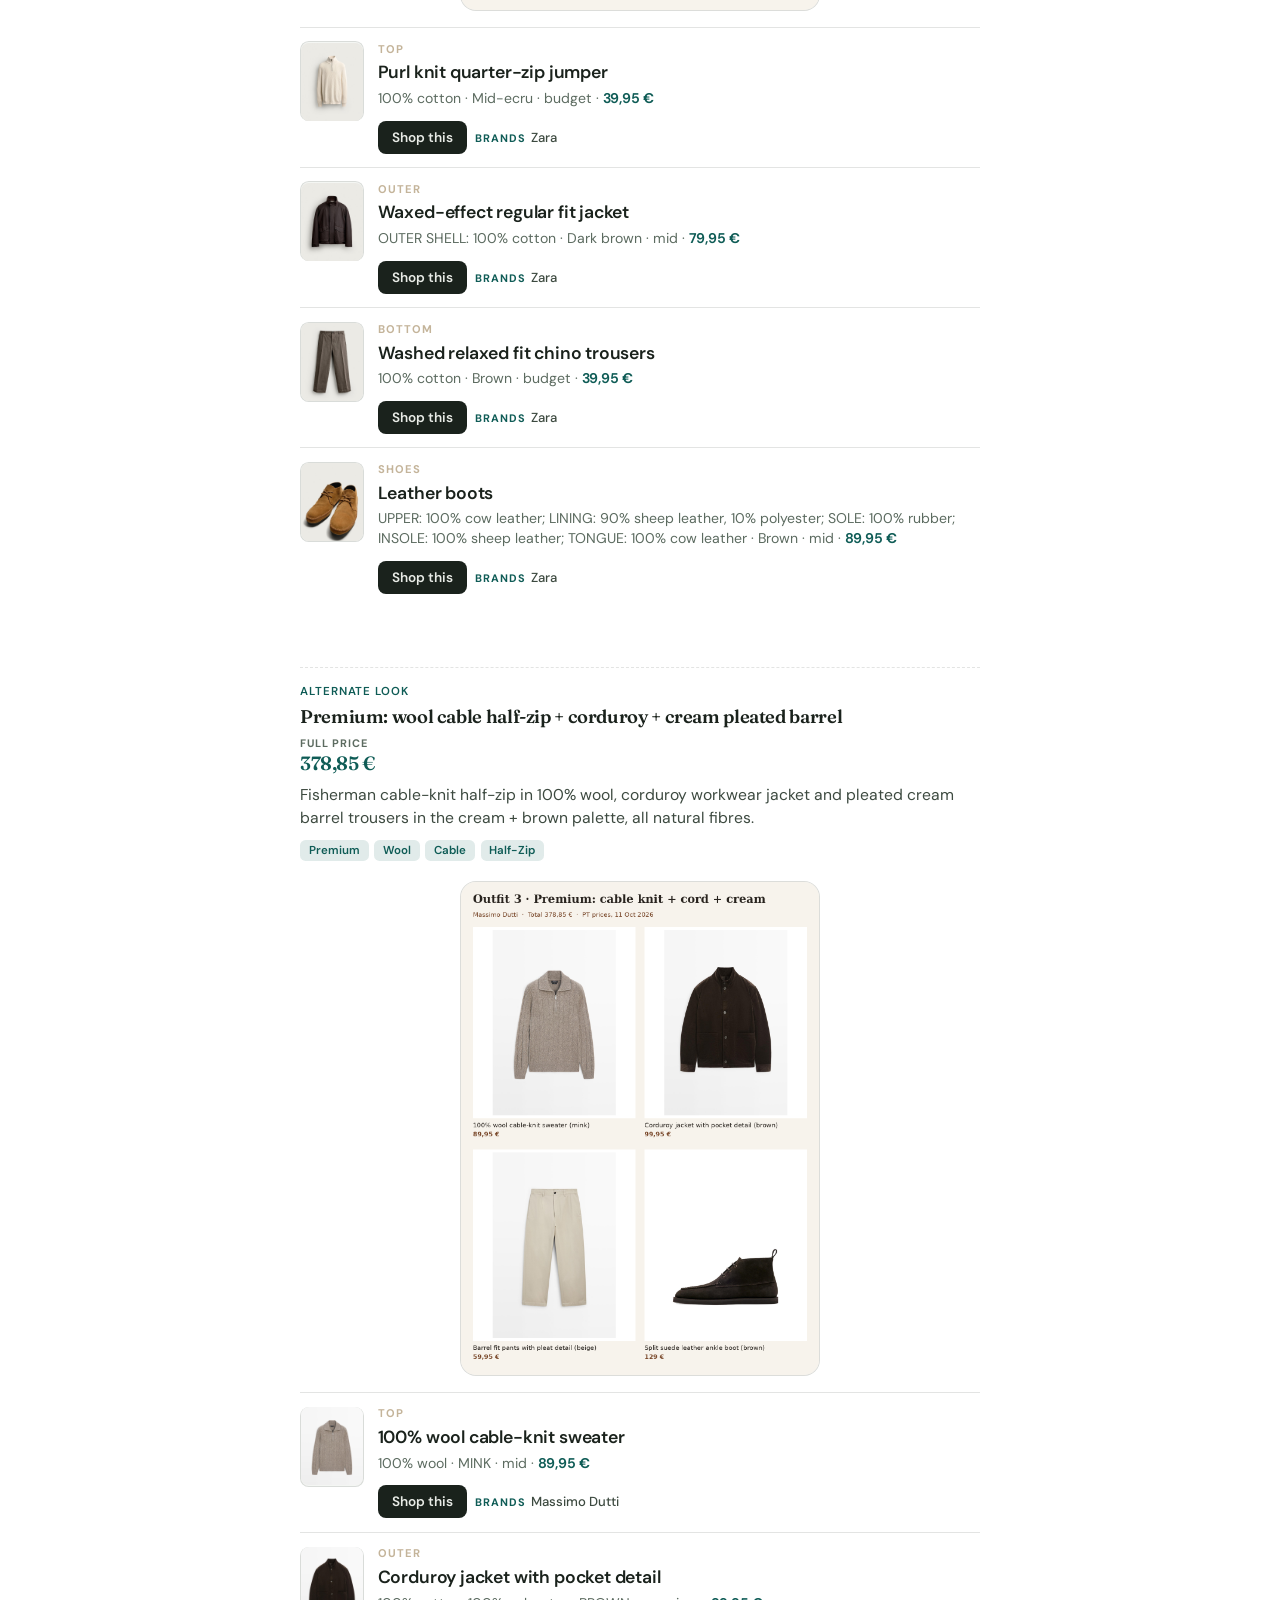
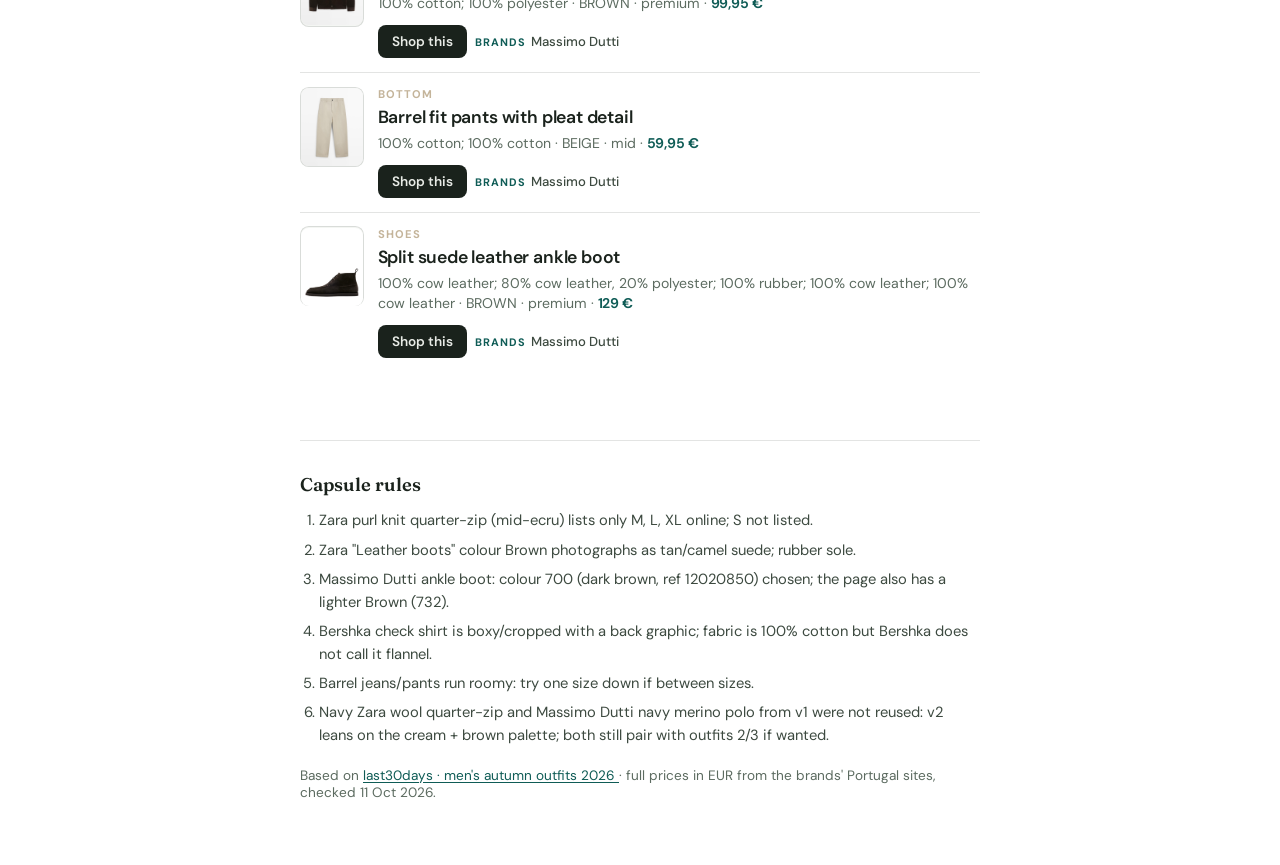
==== commit b7e29e8e: "Replace Autumn 2026 looks with the cream and brown set. Swap the three autumn outfits, prices, and l" ====
--- a/autumn.html
+++ b/autumn.html
@@ -4,14 +4,14 @@
   <meta charset="UTF-8" />
   <meta name="viewport" content="width=device-width, initial-scale=1.0, viewport-fit=cover" />
   <meta name="theme-color" content="#e8ebe6" />
-  <meta name="description" content="Three men's autumn 2026 outfits from Inditex Portugal — Zara, Pull&Bear, Bershka, Massimo Dutti — with full EUR prices and shop links." />
+  <meta name="description" content="Three trend-led men's autumn 2026 outfits from Inditex Portugal — cream and brown, relaxed trousers, natural fabrics — with full EUR prices and shop links." />
   <title>Autumn Outfits 2026</title>
   <link rel="preconnect" href="https://fonts.googleapis.com" />
   <link rel="preconnect" href="https://fonts.gstatic.com" crossorigin />
   <link href="https://fonts.googleapis.com/css2?family=DM+Sans:ital,opsz,wght@0,9..40,400;0,9..40,500;0,9..40,600;0,9..40,700;1,9..40,400&family=Fraunces:opsz,wght@9..144,500;9..144,600;9..144,700&display=swap" rel="stylesheet" />
   <script src="dong-ui/theme.js"></script>
   <link rel="stylesheet" href="dong-ui/theme.css?v=2" />
-  <link rel="stylesheet" href="styles.css?v=3" />
+  <link rel="stylesheet" href="styles.css?v=4" />
   <link rel="icon" href="data:image/svg+xml,<svg xmlns='http://www.w3.org/2000/svg' viewBox='0 0 100 100'><text y='.9em' font-size='90'>🍂</text></svg>" />
 </head>
 <body>
@@ -31,13 +31,13 @@
       <section class="hero" aria-labelledby="hero-title">
         <p class="hero-brand">Autumn Outfits 2026</p>
         <h1 id="hero-title">Build the look. Shop the pieces.</h1>
-        <p class="hero-sub hero-sub--wide">Three men's autumn 2026 looks from Inditex Portugal — Zara, Pull&amp;Bear, Bershka, and Massimo Dutti. Full prices in EUR, verified 11 Oct 2026. Search an occasion, or paste a product link when the local resolver is running.</p>
+        <p class="hero-sub hero-sub--wide">Three trend-led men's autumn 2026 looks from Inditex Portugal — cream and brown, relaxed trousers, natural fabrics. Full prices in EUR, checked 11 Oct 2026. Search an occasion, or paste a product link when the local resolver is running.</p>
         <form id="search-form" class="search-form" role="search">
           <label class="sr-only" for="search-input">Search outfits</label>
           <input
             id="search-input"
             type="search"
-            placeholder="e.g. rainy, blazer, Zara, dinner…"
+            placeholder="e.g. barrel, cream, corduroy, Zara…"
             autocomplete="off"
           />
           <button type="submit" class="btn-primary">Find outfits</button>
@@ -77,7 +77,13 @@
       <section class="patterns" aria-labelledby="patterns-title">
         <h2 id="patterns-title">Capsule rules</h2>
         <ol id="patterns-list"></ol>
-        <p class="source-link">Full prices in EUR from the brands' Portugal sites, verified 11 Oct 2026.</p>
+        <p class="source-link">
+          Based on
+          <a id="source-report" href="https://dong-xuyong.github.io/last30days-archive/#/report/men-s-autumn-outfits-2026-v3" target="_blank" rel="noopener">
+            last30days · men's autumn outfits 2026
+          </a>
+          · full prices in EUR from the brands' Portugal sites, checked 11 Oct 2026.
+        </p>
       </section>
     </main>
   </div>
--- a/styles.css
+++ b/styles.css
@@ -468,7 +468,7 @@
 
 .look-stage.look-stage--photo {
   width: min(100%, 440px);
-  aspect-ratio: 1200 / 1630;
+  aspect-ratio: 1200 / 1648;
   background: #f7f7f5;
 }
 
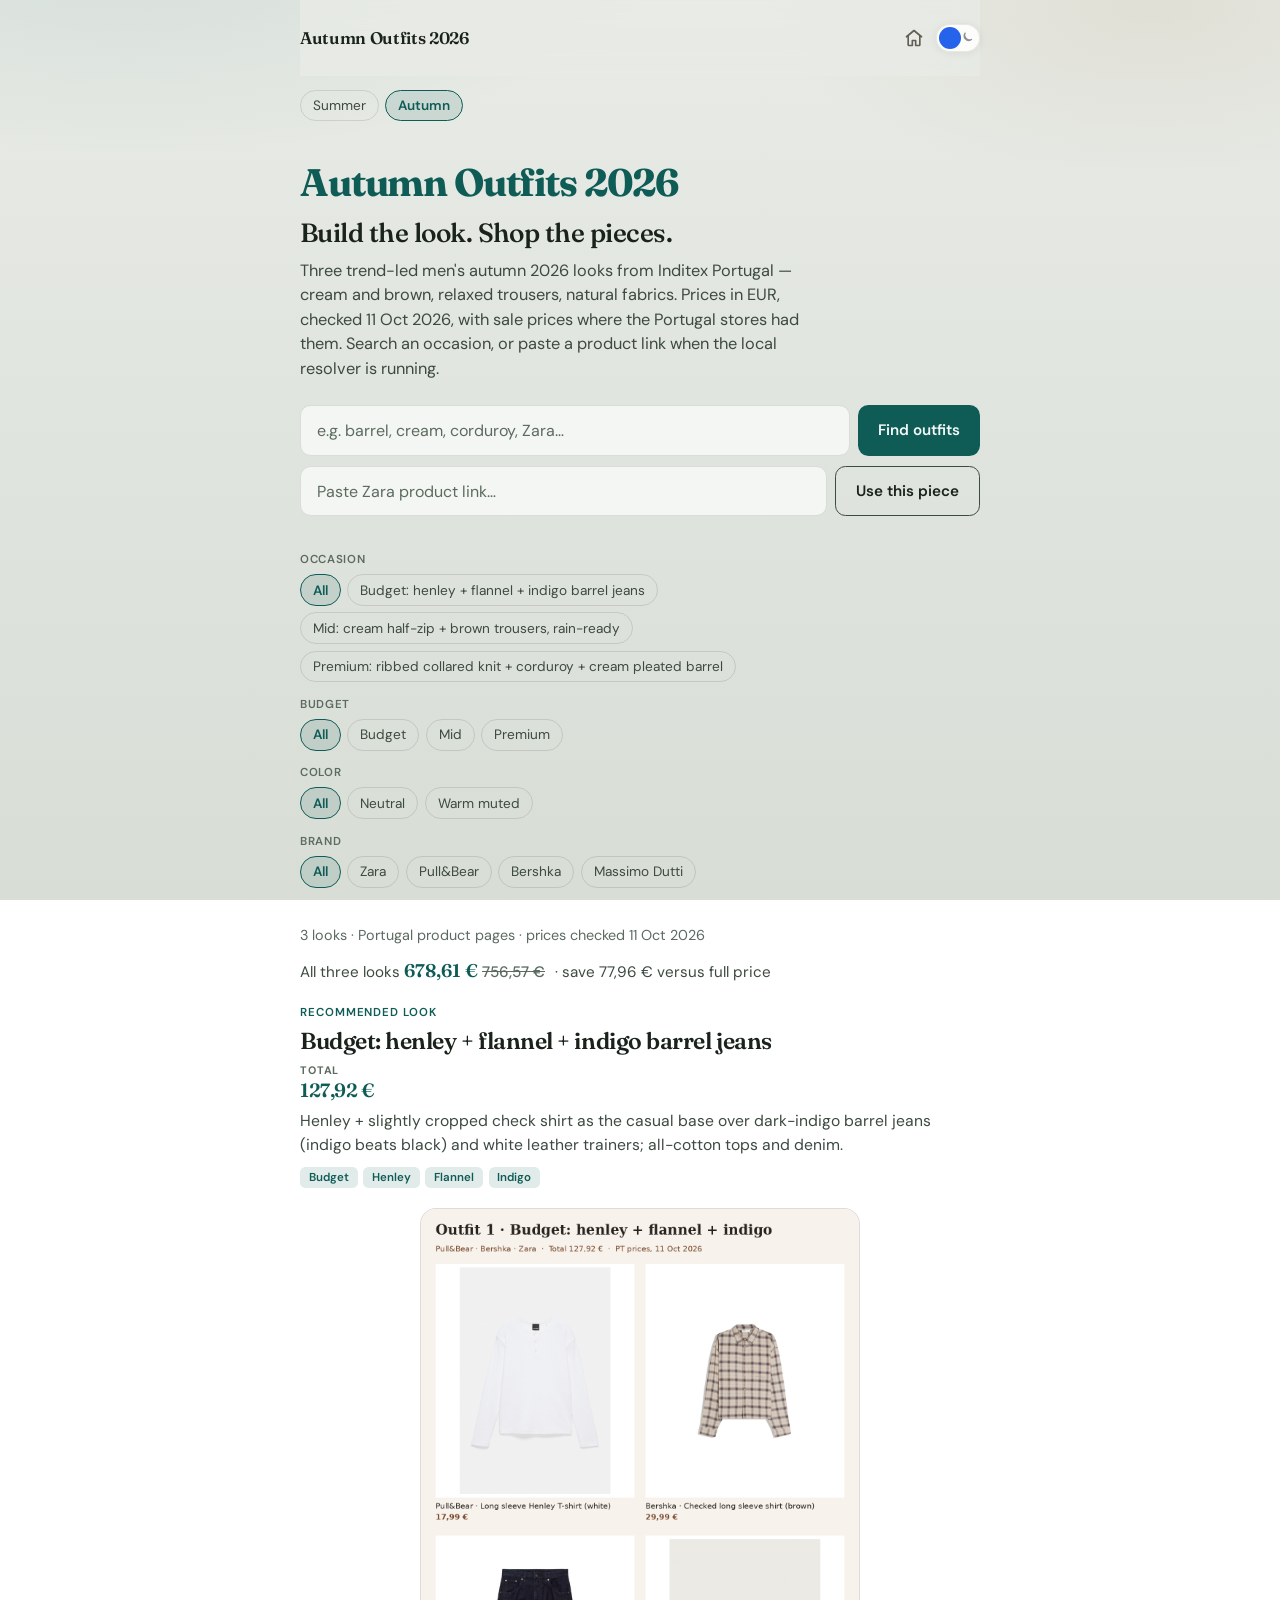
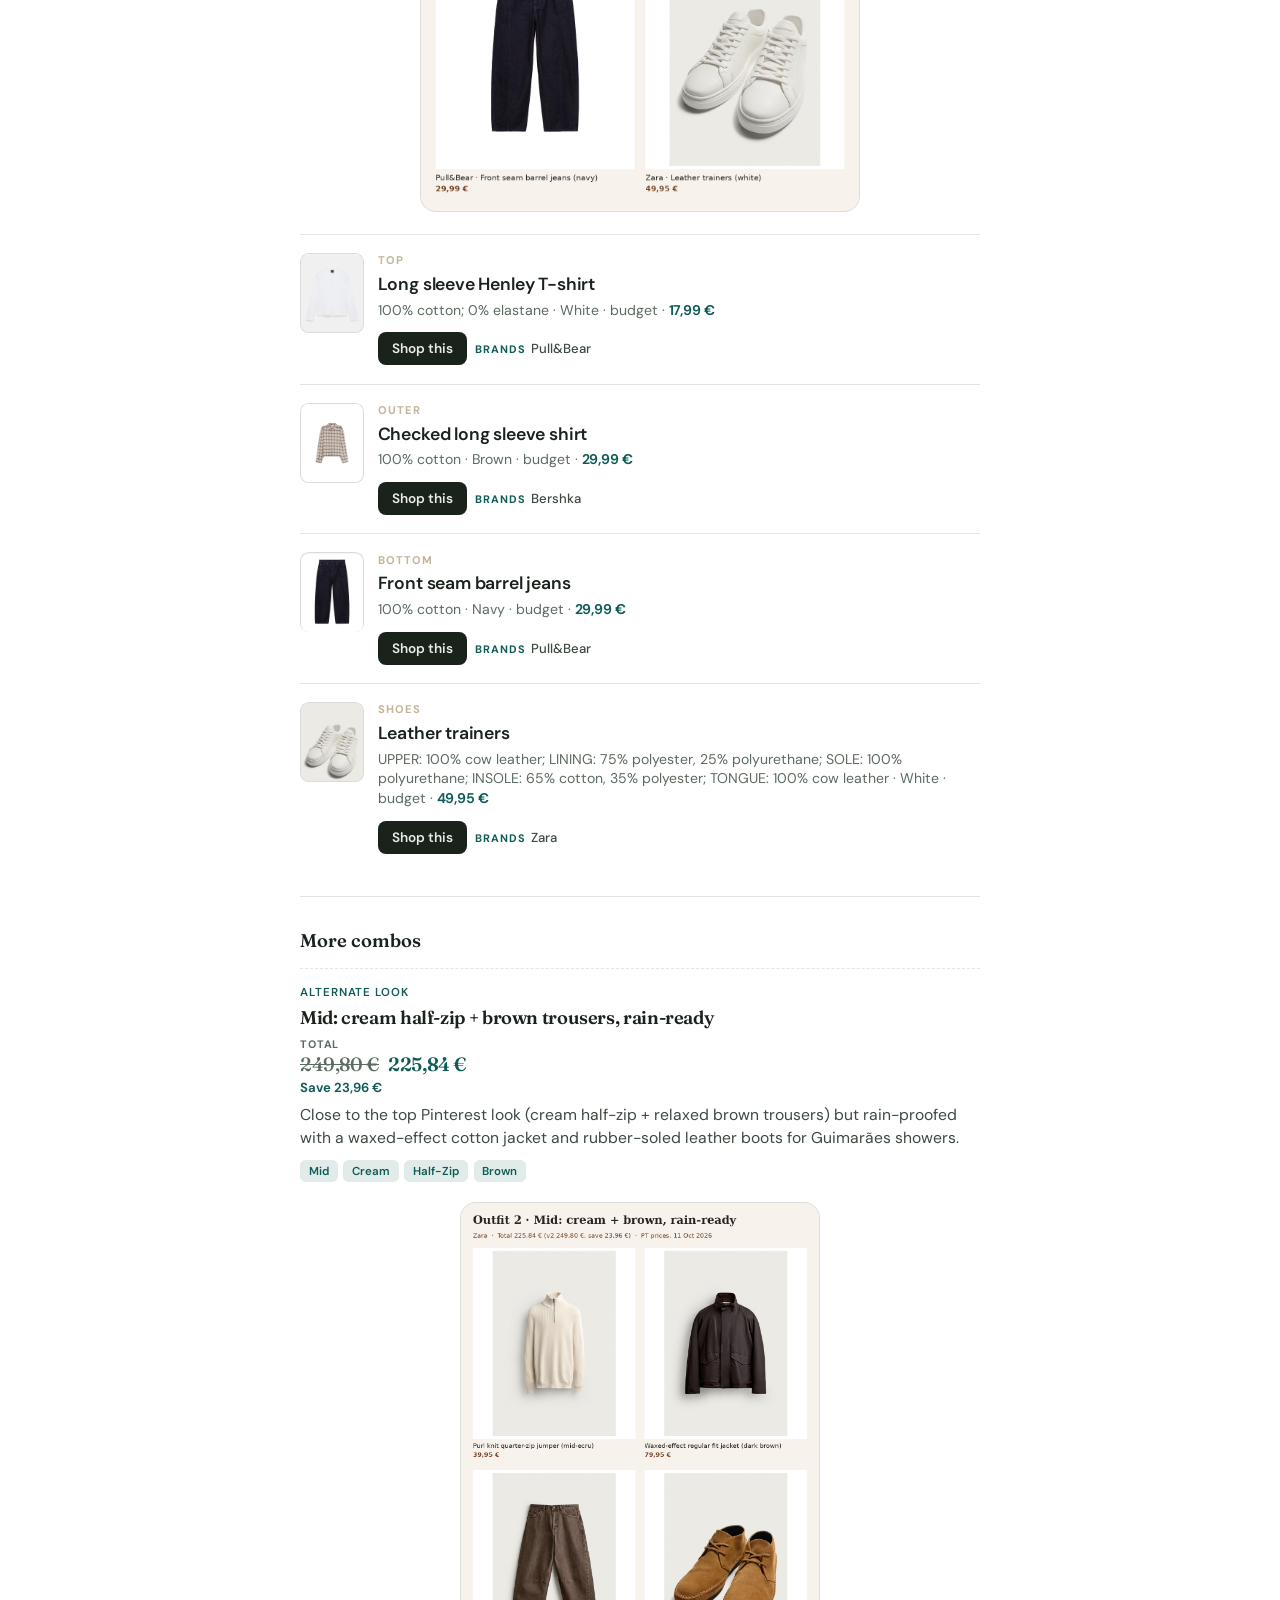
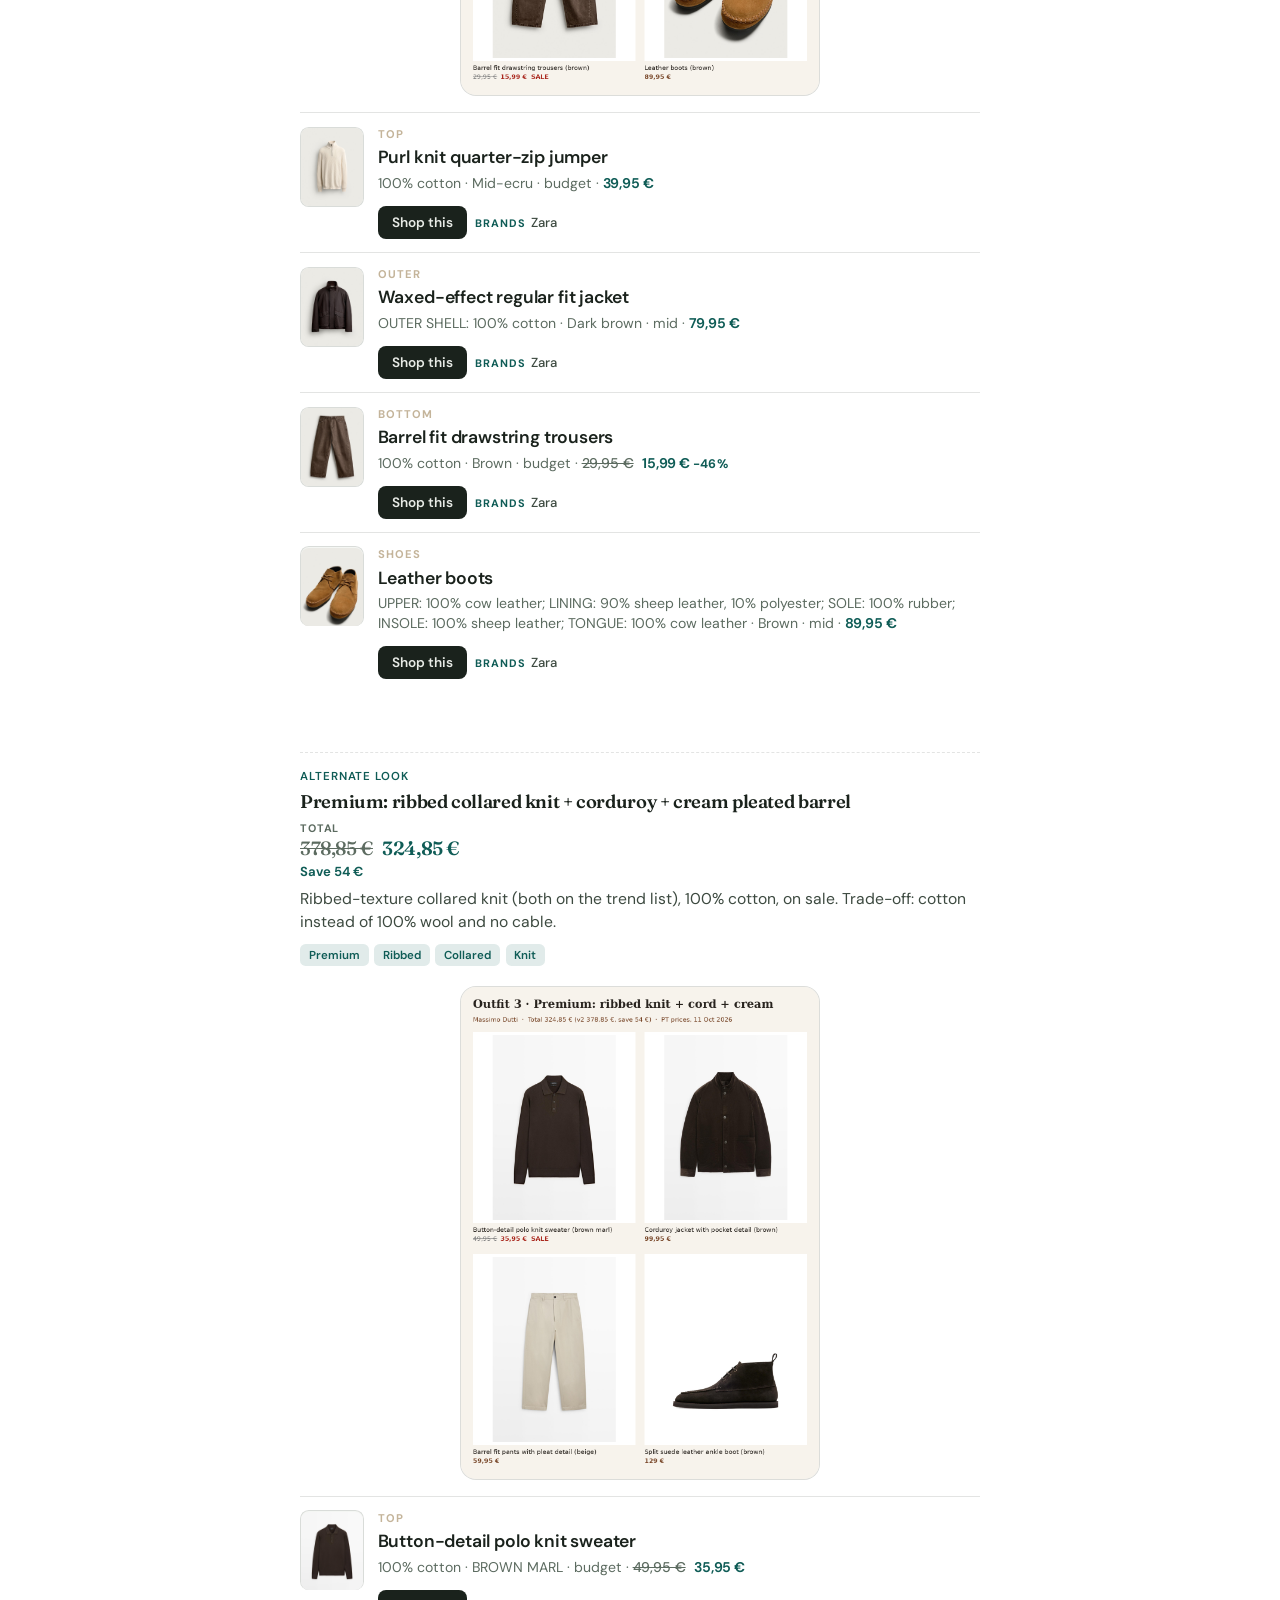
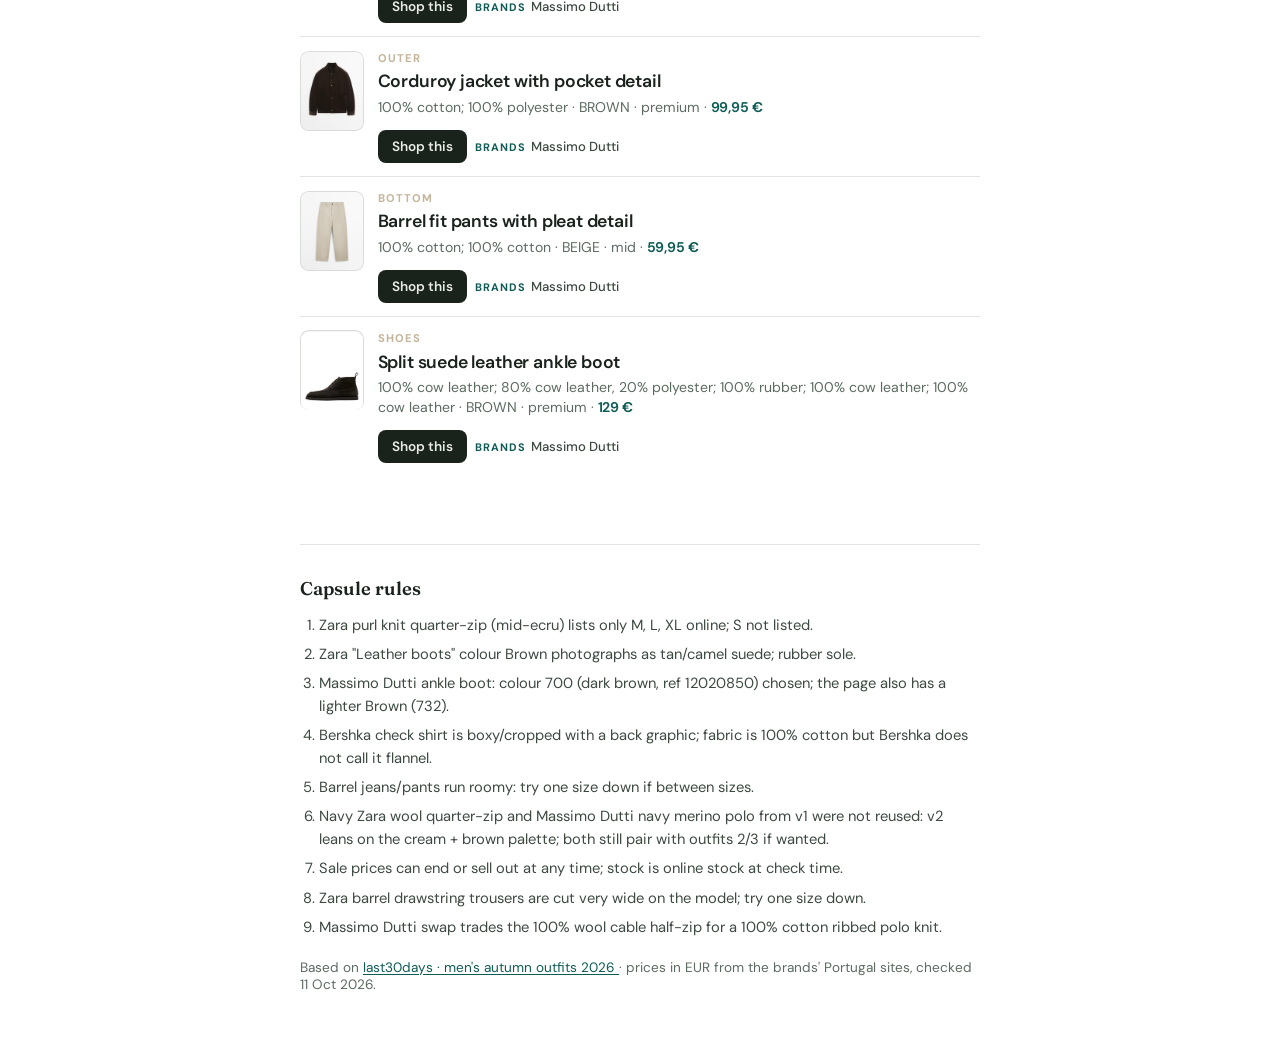
==== commit 4d261f43: "Show autumn sale prices on the two swapped pieces. Replace the brown chinos and wool cable knit with" ====
--- a/autumn.html
+++ b/autumn.html
@@ -4,14 +4,14 @@
   <meta charset="UTF-8" />
   <meta name="viewport" content="width=device-width, initial-scale=1.0, viewport-fit=cover" />
   <meta name="theme-color" content="#e8ebe6" />
-  <meta name="description" content="Three trend-led men's autumn 2026 outfits from Inditex Portugal — cream and brown, relaxed trousers, natural fabrics — with full EUR prices and shop links." />
+  <meta name="description" content="Three trend-led men's autumn 2026 outfits from Inditex Portugal — cream and brown, relaxed trousers, natural fabrics — with EUR prices, sale markdowns, and shop links." />
   <title>Autumn Outfits 2026</title>
   <link rel="preconnect" href="https://fonts.googleapis.com" />
   <link rel="preconnect" href="https://fonts.gstatic.com" crossorigin />
   <link href="https://fonts.googleapis.com/css2?family=DM+Sans:ital,opsz,wght@0,9..40,400;0,9..40,500;0,9..40,600;0,9..40,700;1,9..40,400&family=Fraunces:opsz,wght@9..144,500;9..144,600;9..144,700&display=swap" rel="stylesheet" />
   <script src="dong-ui/theme.js"></script>
   <link rel="stylesheet" href="dong-ui/theme.css?v=2" />
-  <link rel="stylesheet" href="styles.css?v=4" />
+  <link rel="stylesheet" href="styles.css?v=5" />
   <link rel="icon" href="data:image/svg+xml,<svg xmlns='http://www.w3.org/2000/svg' viewBox='0 0 100 100'><text y='.9em' font-size='90'>🍂</text></svg>" />
 </head>
 <body>
@@ -31,7 +31,7 @@
       <section class="hero" aria-labelledby="hero-title">
         <p class="hero-brand">Autumn Outfits 2026</p>
         <h1 id="hero-title">Build the look. Shop the pieces.</h1>
-        <p class="hero-sub hero-sub--wide">Three trend-led men's autumn 2026 looks from Inditex Portugal — cream and brown, relaxed trousers, natural fabrics. Full prices in EUR, checked 11 Oct 2026. Search an occasion, or paste a product link when the local resolver is running.</p>
+        <p class="hero-sub hero-sub--wide">Three trend-led men's autumn 2026 looks from Inditex Portugal — cream and brown, relaxed trousers, natural fabrics. Prices in EUR, checked 11 Oct 2026, with sale prices where the Portugal stores had them. Search an occasion, or paste a product link when the local resolver is running.</p>
         <form id="search-form" class="search-form" role="search">
           <label class="sr-only" for="search-input">Search outfits</label>
           <input
@@ -82,11 +82,11 @@
           <a id="source-report" href="https://dong-xuyong.github.io/last30days-archive/#/report/men-s-autumn-outfits-2026-v3" target="_blank" rel="noopener">
             last30days · men's autumn outfits 2026
           </a>
-          · full prices in EUR from the brands' Portugal sites, checked 11 Oct 2026.
+          · prices in EUR from the brands' Portugal sites, checked 11 Oct 2026.
         </p>
       </section>
     </main>
   </div>
-  <script src="app.js?v=3" data-catalog="data/autumn-catalog.json"></script>
+  <script src="app.js?v=4" data-catalog="data/autumn-catalog.json"></script>
 </body>
 </html>
--- a/styles.css
+++ b/styles.css
@@ -423,6 +423,46 @@
   color: var(--so-mute);
 }
 
+.combo-total-was,
+.slot-price-was,
+.price-summary s {
+  color: var(--so-mute);
+  font-weight: 500;
+  text-decoration: line-through;
+  margin-right: 0.35rem;
+}
+
+.combo-saving {
+  display: block;
+  margin-top: 0.15rem;
+  font-family: var(--so-font);
+  font-size: 0.82rem;
+  font-weight: 650;
+  letter-spacing: 0;
+  text-transform: none;
+  color: var(--so-teal);
+}
+
+.slot-discount {
+  font-size: 0.78rem;
+  font-weight: 700;
+  letter-spacing: 0.02em;
+}
+
+.price-summary {
+  margin: -0.35rem 0 1.25rem;
+  font-size: 0.95rem;
+  line-height: 1.45;
+  color: var(--so-ink-soft);
+}
+
+.price-summary strong {
+  font-family: var(--so-display);
+  font-size: 1.15rem;
+  font-weight: 600;
+  color: var(--so-teal);
+}
+
 .combo-why {
   margin: 0;
   font-size: 0.98rem;
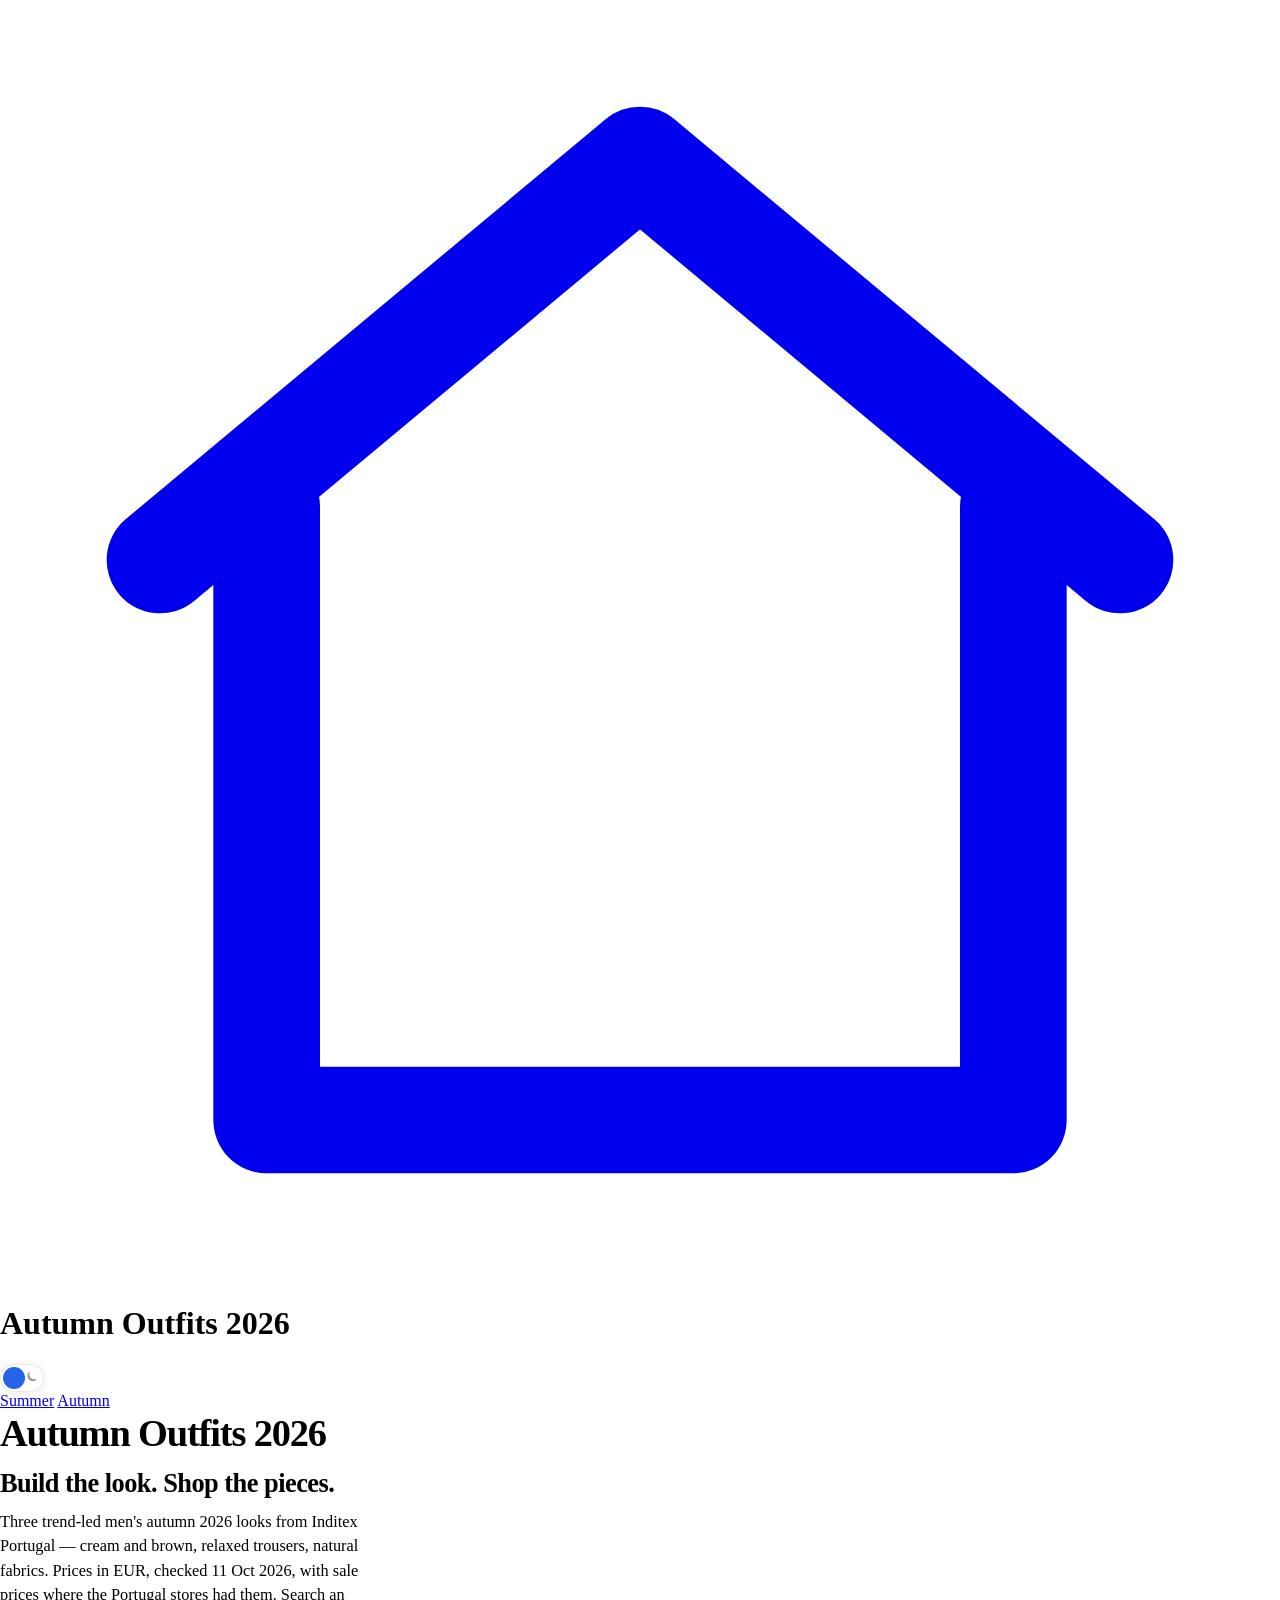
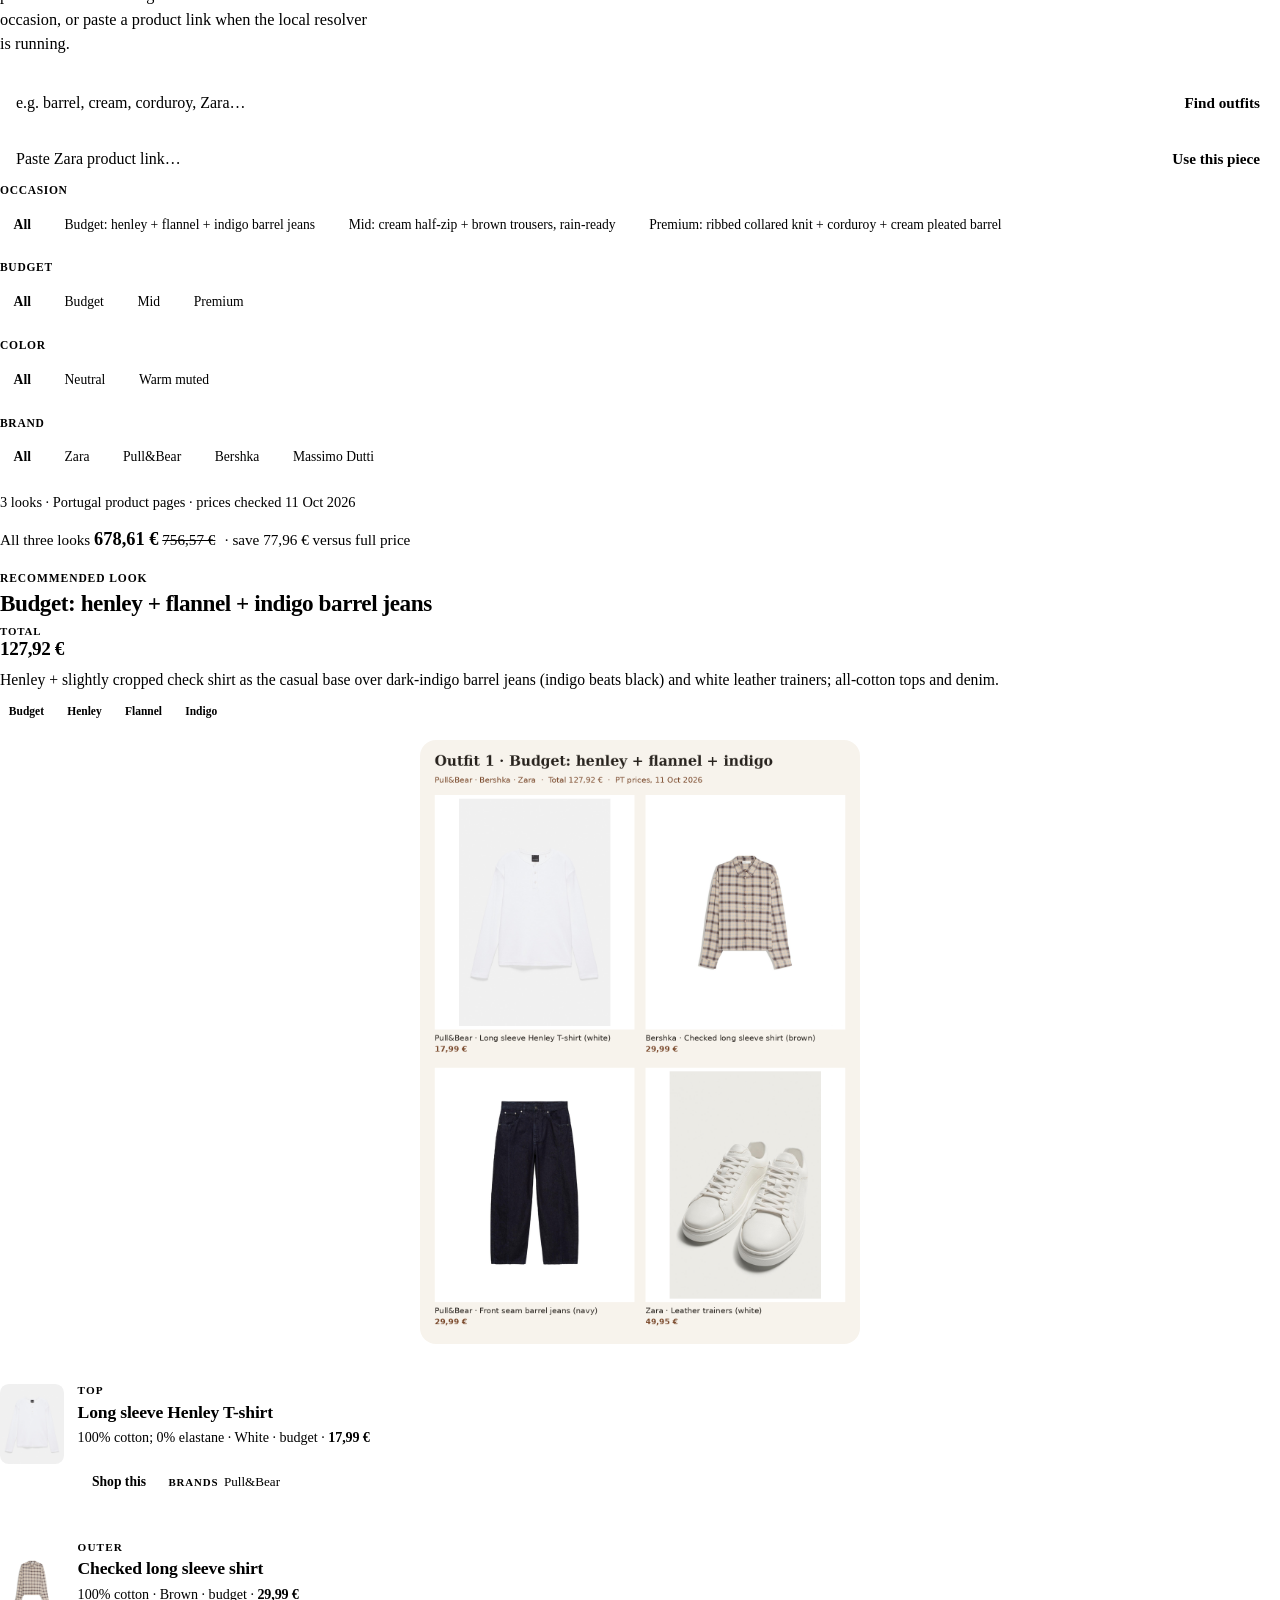
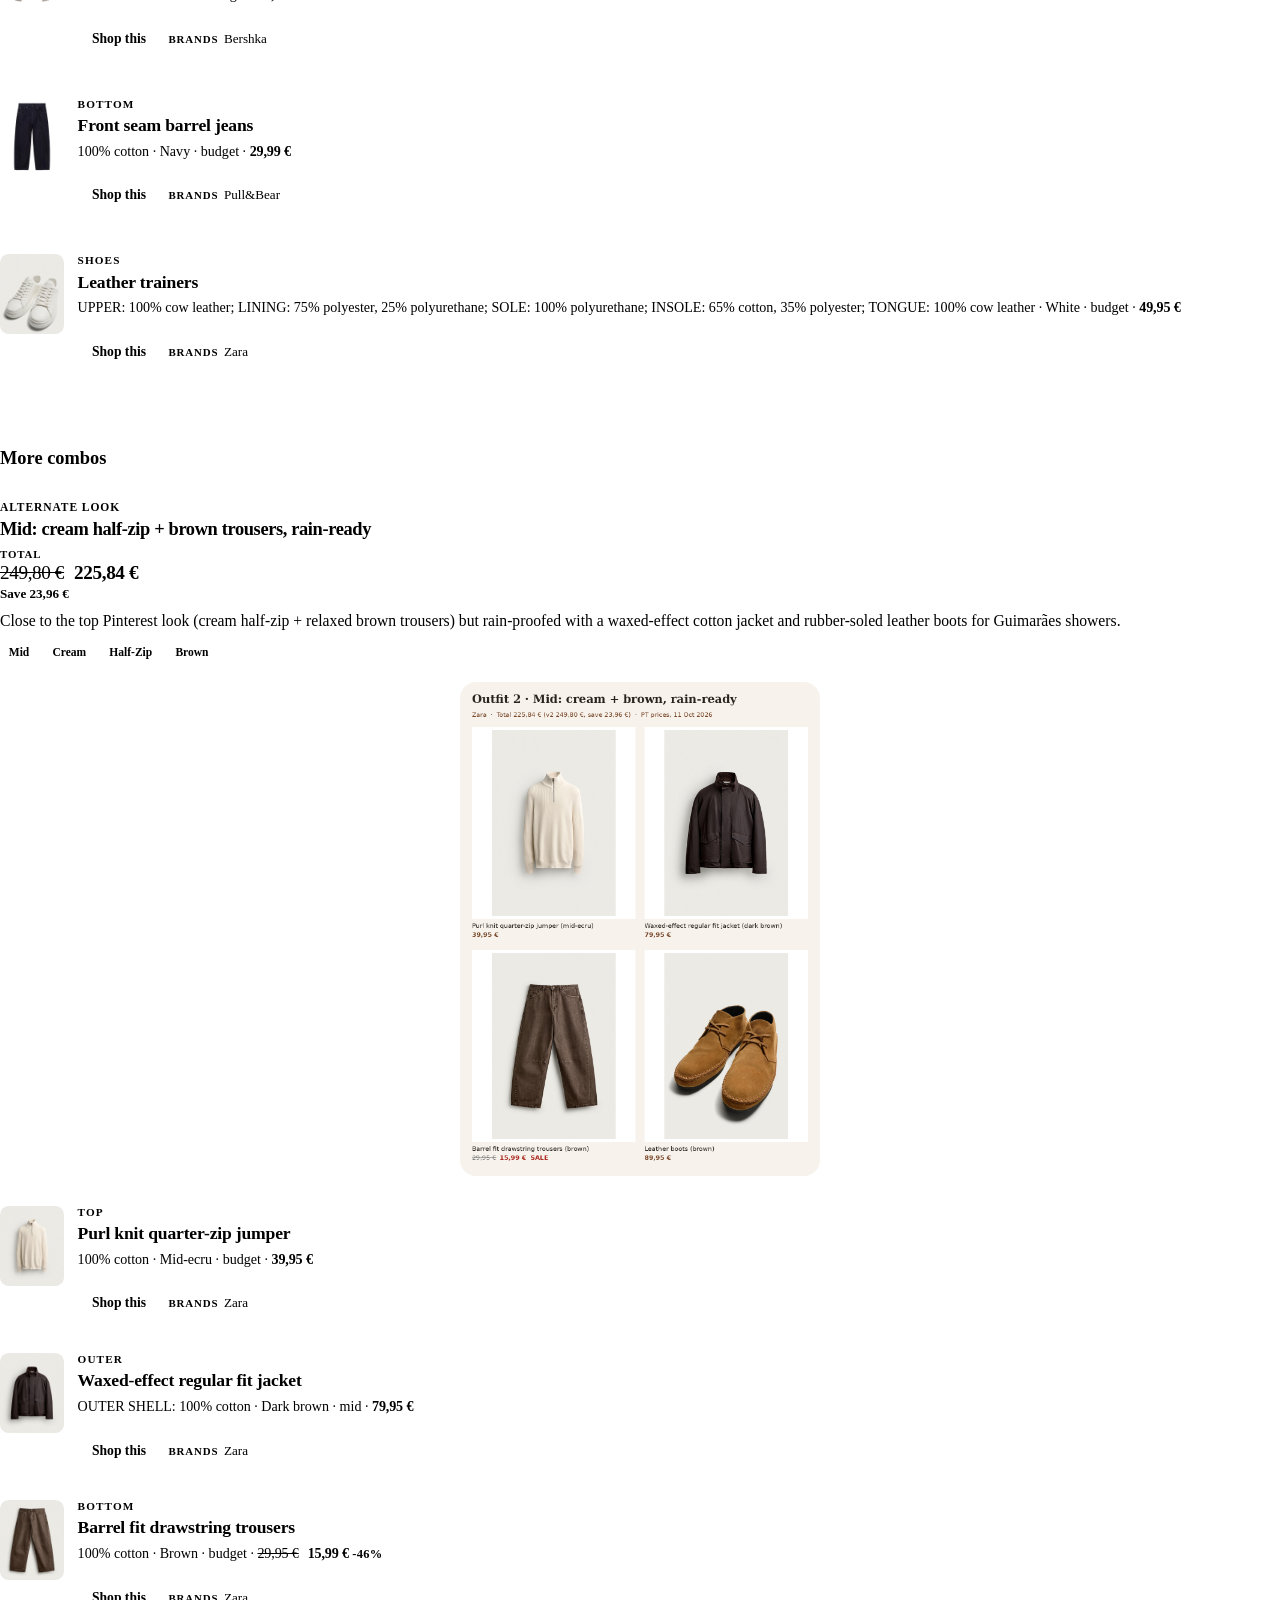
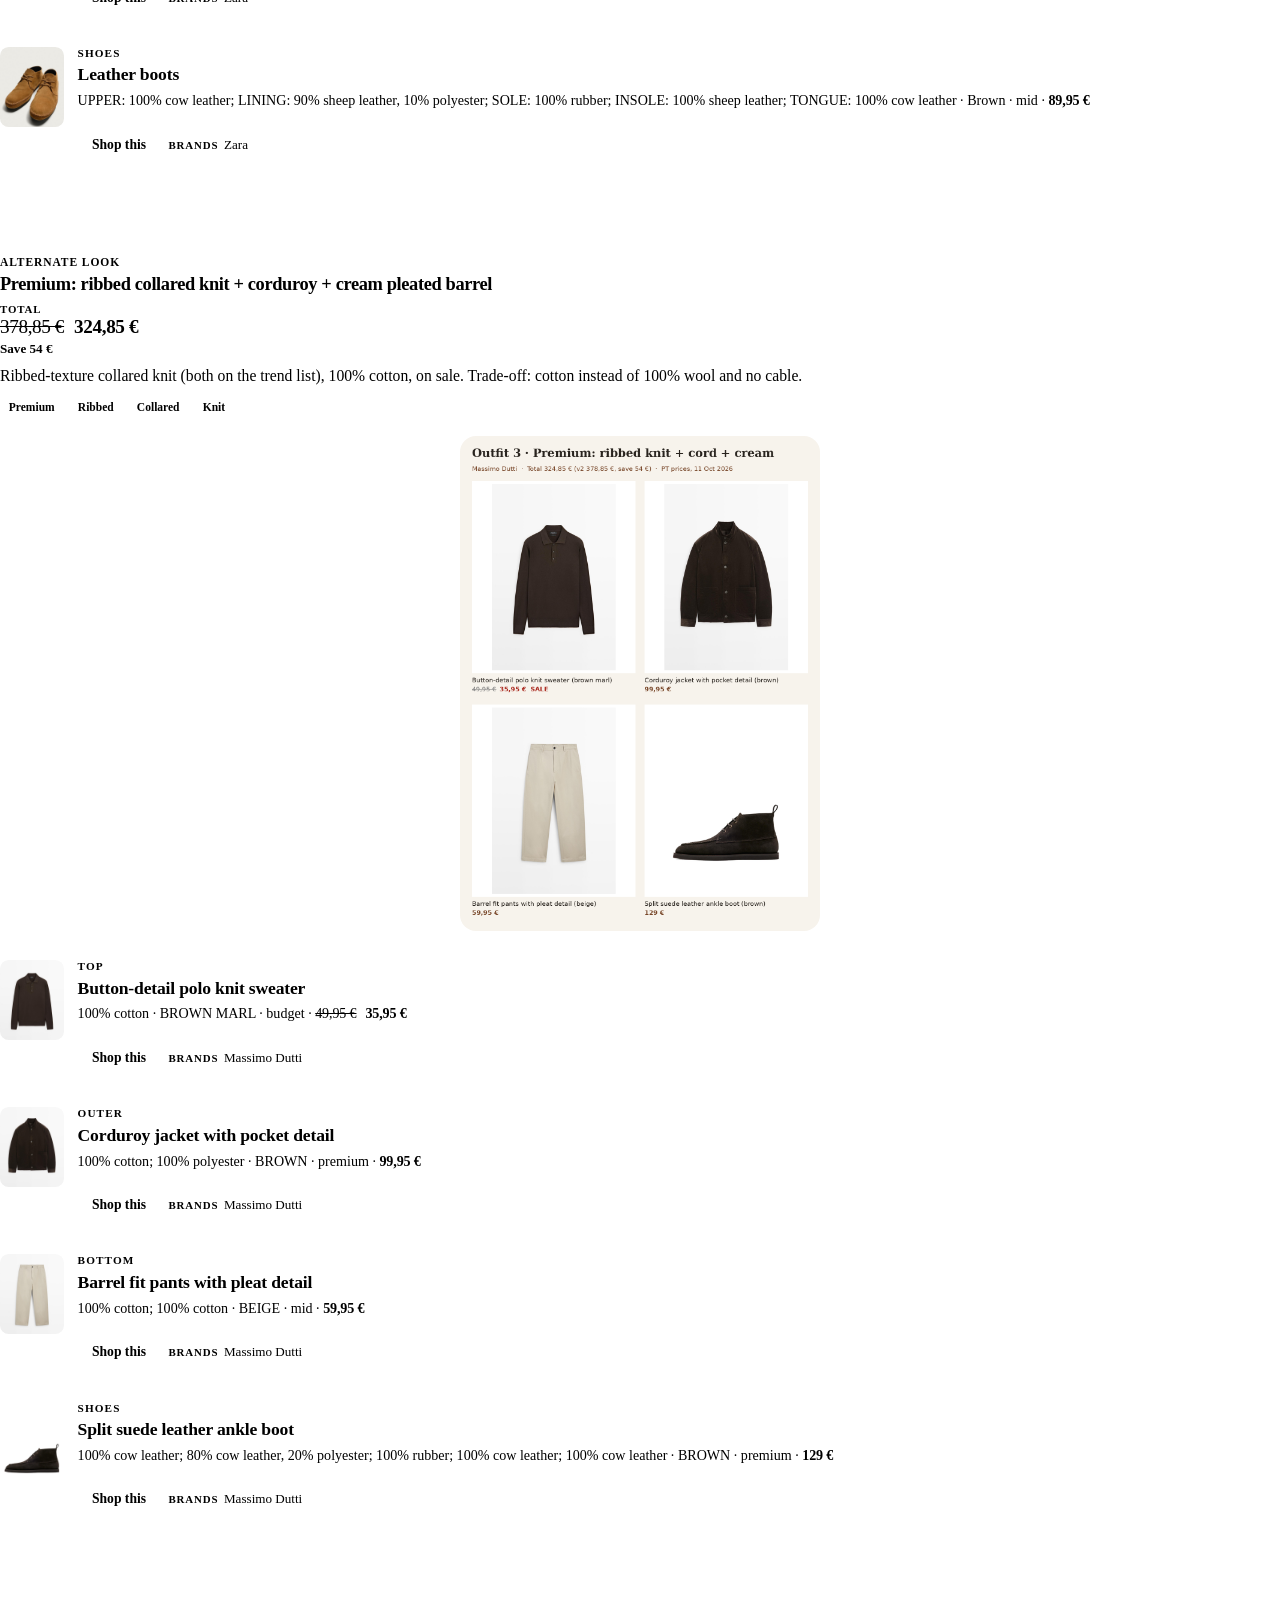
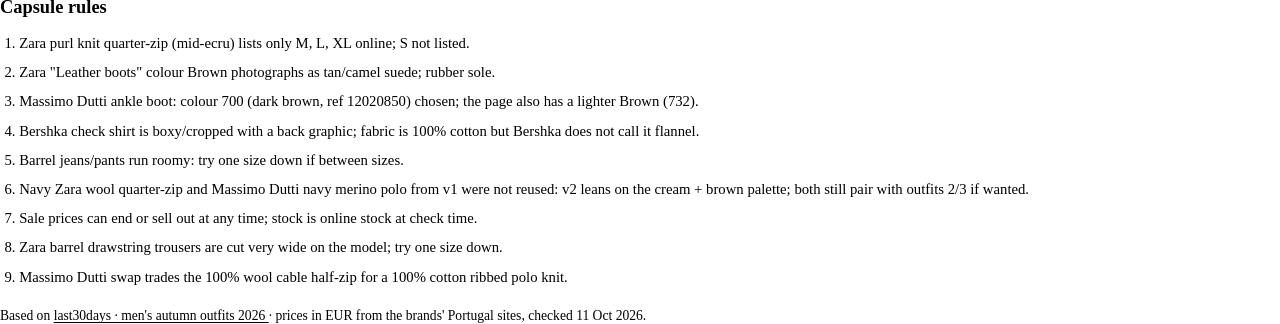
==== commit a2230e8e: "Restyle outfit pages with the hub shell. Use the shared header, season tabs, and card tokens so the " ====
--- a/autumn.html
+++ b/autumn.html
@@ -3,34 +3,38 @@
 <head>
   <meta charset="UTF-8" />
   <meta name="viewport" content="width=device-width, initial-scale=1.0, viewport-fit=cover" />
-  <meta name="theme-color" content="#e8ebe6" />
+  <meta name="theme-color" content="#f6f4ef" />
   <meta name="description" content="Three trend-led men's autumn 2026 outfits from Inditex Portugal — cream and brown, relaxed trousers, natural fabrics — with EUR prices, sale markdowns, and shop links." />
   <title>Autumn Outfits 2026</title>
   <link rel="preconnect" href="https://fonts.googleapis.com" />
   <link rel="preconnect" href="https://fonts.gstatic.com" crossorigin />
-  <link href="https://fonts.googleapis.com/css2?family=DM+Sans:ital,opsz,wght@0,9..40,400;0,9..40,500;0,9..40,600;0,9..40,700;1,9..40,400&family=Fraunces:opsz,wght@9..144,500;9..144,600;9..144,700&display=swap" rel="stylesheet" />
+  <link href="https://fonts.googleapis.com/css2?family=Encode+Sans:wght@400;500;600;700&display=swap" rel="stylesheet" />
   <script src="dong-ui/theme.js"></script>
   <link rel="stylesheet" href="dong-ui/theme.css?v=2" />
-  <link rel="stylesheet" href="styles.css?v=5" />
+  <link rel="stylesheet" href="/ui/shell.css?v=1" />
+  <link rel="stylesheet" href="styles.css?v=6" />
   <link rel="icon" href="data:image/svg+xml,<svg xmlns='http://www.w3.org/2000/svg' viewBox='0 0 100 100'><text y='.9em' font-size='90'>🍂</text></svg>" />
 </head>
-<body>
-  <div id="app">
-    <header class="topbar">
-      <a class="brand" href="#">Autumn Outfits 2026</a>
-      <a class="dong-home-link" href="https://dong-xuyong.github.io/" aria-label="Back to all apps" title="All apps"><svg viewBox="0 0 24 24" width="20" height="20" fill="none" stroke="currentColor" stroke-width="2" stroke-linecap="round" stroke-linejoin="round" aria-hidden="true"><path d="M3 10.5 12 3l9 7.5"/><path d="M5 9.5V20a1 1 0 0 0 1 1h4v-6h4v6h4a1 1 0 0 0 1-1V9.5"/></svg></a>
+<body class="dx">
+  <header class="dx-header">
+    <a class="dx-home" href="/" aria-label="Home">
+      <svg viewBox="0 0 24 24" fill="none" stroke="currentColor" stroke-width="2" stroke-linecap="round" stroke-linejoin="round" aria-hidden="true"><path d="M3 10.5 12 3l9 7.5"/><path d="M5 9.5V21h14V9.5"/></svg>
+    </a>
+    <h1 class="dx-title">Autumn Outfits 2026</h1>
+    <div class="dx-actions">
       <button type="button" data-dong-theme-toggle aria-label="Toggle color theme"></button>
-    </header>
+    </div>
+  </header>
 
-    <main>
-      <nav class="season-nav" aria-label="Season">
-        <a class="chip" href="index.html">Summer</a>
-        <a class="chip active" href="autumn.html" aria-current="page">Autumn</a>
-      </nav>
+  <nav class="dx-tabs" aria-label="Season">
+    <a class="dx-tab" href="index.html">Summer</a>
+    <a class="dx-tab" href="autumn.html" aria-current="page">Autumn</a>
+  </nav>
 
-      <section class="hero" aria-labelledby="hero-title">
+  <main class="dx-main" id="app">
+      <section class="hero dx-card" aria-labelledby="hero-title">
         <p class="hero-brand">Autumn Outfits 2026</p>
-        <h1 id="hero-title">Build the look. Shop the pieces.</h1>
+        <h2 id="hero-title">Build the look. Shop the pieces.</h2>
         <p class="hero-sub hero-sub--wide">Three trend-led men's autumn 2026 looks from Inditex Portugal — cream and brown, relaxed trousers, natural fabrics. Prices in EUR, checked 11 Oct 2026, with sale prices where the Portugal stores had them. Search an occasion, or paste a product link when the local resolver is running.</p>
         <form id="search-form" class="search-form" role="search">
           <label class="sr-only" for="search-input">Search outfits</label>
@@ -51,7 +55,7 @@
         <p id="product-status" class="product-status" role="status" aria-live="polite"></p>
       </section>
 
-      <section class="filters" aria-label="Filters">
+      <section class="filters dx-card" aria-label="Filters">
         <div class="filter-row">
           <span class="filter-label">Occasion</span>
           <div id="occasion-chips" class="chips" role="listbox" aria-label="Occasion"></div>
@@ -70,11 +74,11 @@
         </div>
       </section>
 
-      <section id="results" class="results" aria-live="polite">
+      <section id="results" class="results dx-card" aria-live="polite">
         <p class="loading">Loading catalog…</p>
       </section>
 
-      <section class="patterns" aria-labelledby="patterns-title">
+      <section class="patterns dx-card" aria-labelledby="patterns-title">
         <h2 id="patterns-title">Capsule rules</h2>
         <ol id="patterns-list"></ol>
         <p class="source-link">
@@ -85,8 +89,7 @@
           · prices in EUR from the brands' Portugal sites, checked 11 Oct 2026.
         </p>
       </section>
-    </main>
-  </div>
+  </main>
   <script src="app.js?v=4" data-catalog="data/autumn-catalog.json"></script>
 </body>
 </html>
--- a/styles.css
+++ b/styles.css
@@ -1,37 +1,24 @@
-/* Summer Outfits 2026 — linen/stone + deep teal */
+/* Outfit Builder — colours, type, and cards follow the hub shell (/ui/shell.css). */
 
 :root {
-  --so-bg: #e8ebe6;
-  --so-bg-deep: #d8ddd6;
-  --so-ink: #1a221c;
-  --so-ink-soft: #3d4a40;
-  --so-mute: #5c6b60;
-  --so-surface: #f4f6f3;
-  --so-line: rgba(26, 34, 28, 0.12);
-  --so-teal: #0f5c56;
-  --so-teal-soft: rgba(15, 92, 86, 0.12);
-  --so-sand: #c4b49a;
-  --so-font: "DM Sans", var(--font-sans);
-  --so-display: "Fraunces", Georgia, serif;
-
-  --bg: var(--so-bg);
-  --text: var(--so-ink);
-  --text-dim: var(--so-ink-soft);
-  --text-mute: var(--so-mute);
-  --app-accent: var(--so-teal);
-}
-
-html.dark {
-  --so-bg: #121816;
-  --so-bg-deep: #1a221e;
-  --so-ink: #eef2ee;
-  --so-ink-soft: #c5cfc7;
-  --so-mute: #8a978e;
-  --so-surface: #1c2621;
-  --so-line: rgba(238, 242, 238, 0.12);
-  --so-teal: #3dbaad;
-  --so-teal-soft: rgba(61, 186, 173, 0.16);
-  --so-sand: #8a7a62;
+  --so-bg: var(--dx-bg);
+  --so-bg-deep: var(--dx-bg);
+  --so-ink: var(--dx-fg);
+  --so-ink-soft: var(--dx-fg);
+  --so-mute: var(--dx-muted);
+  --so-surface: var(--dx-card-solid);
+  --so-line: var(--dx-border);
+  --so-teal: var(--dx-primary);
+  --so-teal-soft: var(--dx-primary-soft);
+  --so-sand: var(--dx-muted);
+  --so-font: var(--dx-font);
+  --so-display: var(--dx-font);
+
+  --bg: var(--dx-bg);
+  --text: var(--dx-fg);
+  --text-dim: var(--dx-muted);
+  --text-mute: var(--dx-muted);
+  --app-accent: var(--dx-primary);
 }
 
 *,
@@ -47,13 +34,9 @@
 body {
   margin: 0;
   min-height: 100vh;
-  font-family: var(--so-font);
-  color: var(--so-ink);
-  background:
-    radial-gradient(ellipse 80% 50% at 10% -10%, rgba(15, 92, 86, 0.1), transparent 55%),
-    radial-gradient(ellipse 60% 40% at 90% 0%, rgba(196, 180, 154, 0.22), transparent 50%),
-    linear-gradient(180deg, var(--so-bg) 0%, var(--so-bg-deep) 100%);
-  background-attachment: fixed;
+  font-family: var(--dx-font);
+  color: var(--dx-fg);
+  background: transparent;
 }
 
 .sr-only {
@@ -67,47 +50,19 @@
   border: 0;
 }
 
-#app {
-  max-width: 720px;
-  margin: 0 auto;
-  padding: 0 1.25rem 4rem;
-}
-
-/* —— Topbar —— */
-.topbar {
-  display: flex;
-  align-items: center;
-  justify-content: space-between;
-  padding: 1rem 0;
-  position: sticky;
-  top: 0;
-  z-index: 10;
-  background: color-mix(in srgb, var(--so-bg) 82%, transparent);
-  backdrop-filter: blur(12px);
-  -webkit-backdrop-filter: blur(12px);
-}
-
-.topbar .dong-theme-toggle {
+main.dx-main > .dx-card + .dx-card {
+  margin-top: var(--dx-gap);
+}
+
+/* theme.css pins the toggle with higher specificity than the shell's :where() rule. */
+.dx-header .dong-theme-toggle {
   position: static;
   flex-shrink: 0;
 }
 
-.brand {
-  font-family: var(--so-display);
-  font-weight: 600;
-  font-size: 1.05rem;
-  color: var(--so-ink);
-  text-decoration: none;
-  letter-spacing: -0.02em;
-}
-
-.brand:hover {
-  color: var(--so-teal);
-}
-
 /* —— Hero —— */
 .hero {
-  padding: 2.5rem 0 1.75rem;
+  padding: 0.15rem 0 0;
   animation: fadeUp 0.55s ease both;
 }
 
@@ -121,14 +76,14 @@
   line-height: 1.1;
 }
 
-.hero h1 {
+.hero h2 {
   margin: 0 0 0.65rem;
-  font-family: var(--so-display);
+  font-family: var(--dx-font);
   font-size: clamp(1.35rem, 3.5vw, 1.65rem);
-  font-weight: 550;
+  font-weight: 600;
   letter-spacing: -0.02em;
   line-height: 1.25;
-  color: var(--so-ink);
+  color: var(--dx-fg);
 }
 
 .hero-sub {
@@ -143,13 +98,6 @@
   max-width: 46ch;
 }
 
-.season-nav {
-  display: flex;
-  flex-wrap: wrap;
-  gap: 0.4rem;
-  padding-top: 0.85rem;
-}
-
 a.chip {
   text-decoration: none;
   display: inline-flex;
@@ -167,9 +115,10 @@
   min-width: 0;
   padding: 0.85rem 1rem;
   border: 1px solid var(--so-line);
-  border-radius: 0.65rem;
-  background: var(--so-surface);
-  color: var(--so-ink);
+  min-height: 44px;
+  border-radius: var(--dx-radius-sm);
+  background: var(--dx-card-solid);
+  color: var(--dx-fg);
   font: inherit;
   font-size: 1rem;
   outline: none;
@@ -186,11 +135,12 @@
 }
 
 .btn-primary {
+  min-height: 44px;
   padding: 0.85rem 1.25rem;
   border: none;
-  border-radius: 0.65rem;
-  background: var(--so-teal);
-  color: #f4faf9;
+  border-radius: var(--dx-radius-sm);
+  background: var(--dx-primary);
+  color: var(--dx-primary-fg);
   font: inherit;
   font-weight: 600;
   font-size: 0.95rem;
@@ -198,10 +148,6 @@
   transition: transform 0.15s, opacity 0.15s;
 }
 
-html.dark .btn-primary {
-  color: #0a1614;
-}
-
 .btn-primary:hover {
   opacity: 0.92;
 }
@@ -211,11 +157,12 @@
 }
 
 .btn-secondary {
+  min-height: 44px;
   padding: 0.85rem 1.25rem;
-  border: 1px solid var(--so-ink-soft);
-  border-radius: 0.65rem;
-  background: transparent;
-  color: var(--so-ink);
+  border: 1px solid var(--dx-border);
+  border-radius: var(--dx-radius-sm);
+  background: var(--dx-card-solid);
+  color: var(--dx-fg);
   font: inherit;
   font-weight: 600;
   font-size: 0.95rem;
@@ -246,9 +193,10 @@
   min-width: 0;
   padding: 0.85rem 1rem;
   border: 1px solid var(--so-line);
-  border-radius: 0.65rem;
-  background: var(--so-surface);
-  color: var(--so-ink);
+  min-height: 44px;
+  border-radius: var(--dx-radius-sm);
+  background: var(--dx-card-solid);
+  color: var(--dx-fg);
   font: inherit;
   font-size: 1rem;
   outline: none;
@@ -298,14 +246,15 @@
 
 .locked-banner .btn-secondary {
   margin-left: auto;
-  padding: 0.35rem 0.7rem;
-  font-size: 0.78rem;
-  border-color: var(--so-line);
+  min-height: 44px;
+  padding: 0.5rem 0.85rem;
+  font-size: 0.85rem;
+  border-color: var(--dx-border);
 }
 
 /* —— Filters —— */
 .filters {
-  padding: 0.5rem 0 1.5rem;
+  padding: 0.15rem 0 0;
   animation: fadeUp 0.55s ease 0.08s both;
 }
 
@@ -331,13 +280,21 @@
 }
 
 .chip {
-  padding: 0.4rem 0.75rem;
-  border: 1px solid var(--so-line);
+  display: inline-flex;
+  align-items: center;
+  max-width: 100%;
+  min-height: 44px;
+  padding: 0.4rem 0.85rem;
+  border: 1px solid var(--dx-border);
   border-radius: 999px;
-  background: transparent;
-  color: var(--so-ink-soft);
+  background: var(--dx-card-solid);
+  color: var(--dx-fg);
   font: inherit;
   font-size: 0.85rem;
+  line-height: 1.25;
+  white-space: normal;
+  overflow-wrap: anywhere;
+  text-align: left;
   cursor: pointer;
   transition: background 0.15s, border-color 0.15s, color 0.15s;
 }
@@ -509,7 +466,7 @@
 .look-stage.look-stage--photo {
   width: min(100%, 440px);
   aspect-ratio: 1200 / 1648;
-  background: #f7f7f5;
+  background: var(--dx-card-solid);
 }
 
 .look-stage--photo .look-photo {
@@ -743,11 +700,13 @@
 .btn-shop {
   display: inline-flex;
   align-items: center;
+  justify-content: center;
   gap: 0.35rem;
+  min-height: 44px;
   padding: 0.5rem 0.9rem;
-  border-radius: 0.5rem;
-  background: var(--so-ink);
-  color: var(--so-bg);
+  border-radius: var(--dx-radius-sm);
+  background: var(--dx-fg);
+  color: var(--dx-bg);
   font: inherit;
   font-size: 0.85rem;
   font-weight: 600;
@@ -803,9 +762,9 @@
 
 /* —— Patterns footer —— */
 .patterns {
-  margin-top: 3rem;
-  padding-top: 2rem;
-  border-top: 1px solid var(--so-line);
+  margin-top: 0;
+  padding-top: 0.15rem;
+  border-top: 0;
   animation: fadeUp 0.55s ease 0.2s both;
 }
 
@@ -862,6 +821,27 @@
   }
 }
 
+.slot-name,
+.combo-title,
+.hero-sub,
+.hero-brand,
+.slot-meta,
+.combo-why,
+.price-summary,
+.source-link,
+.product-status,
+.results-meta {
+  overflow-wrap: anywhere;
+}
+
+.btn-primary:focus-visible,
+.btn-secondary:focus-visible,
+.btn-shop:focus-visible,
+.chip:focus-visible {
+  outline: 2px solid var(--dx-ring);
+  outline-offset: 2px;
+}
+
 @media (max-width: 480px) {
   .search-form .btn-primary,
   .product-form .btn-primary,
